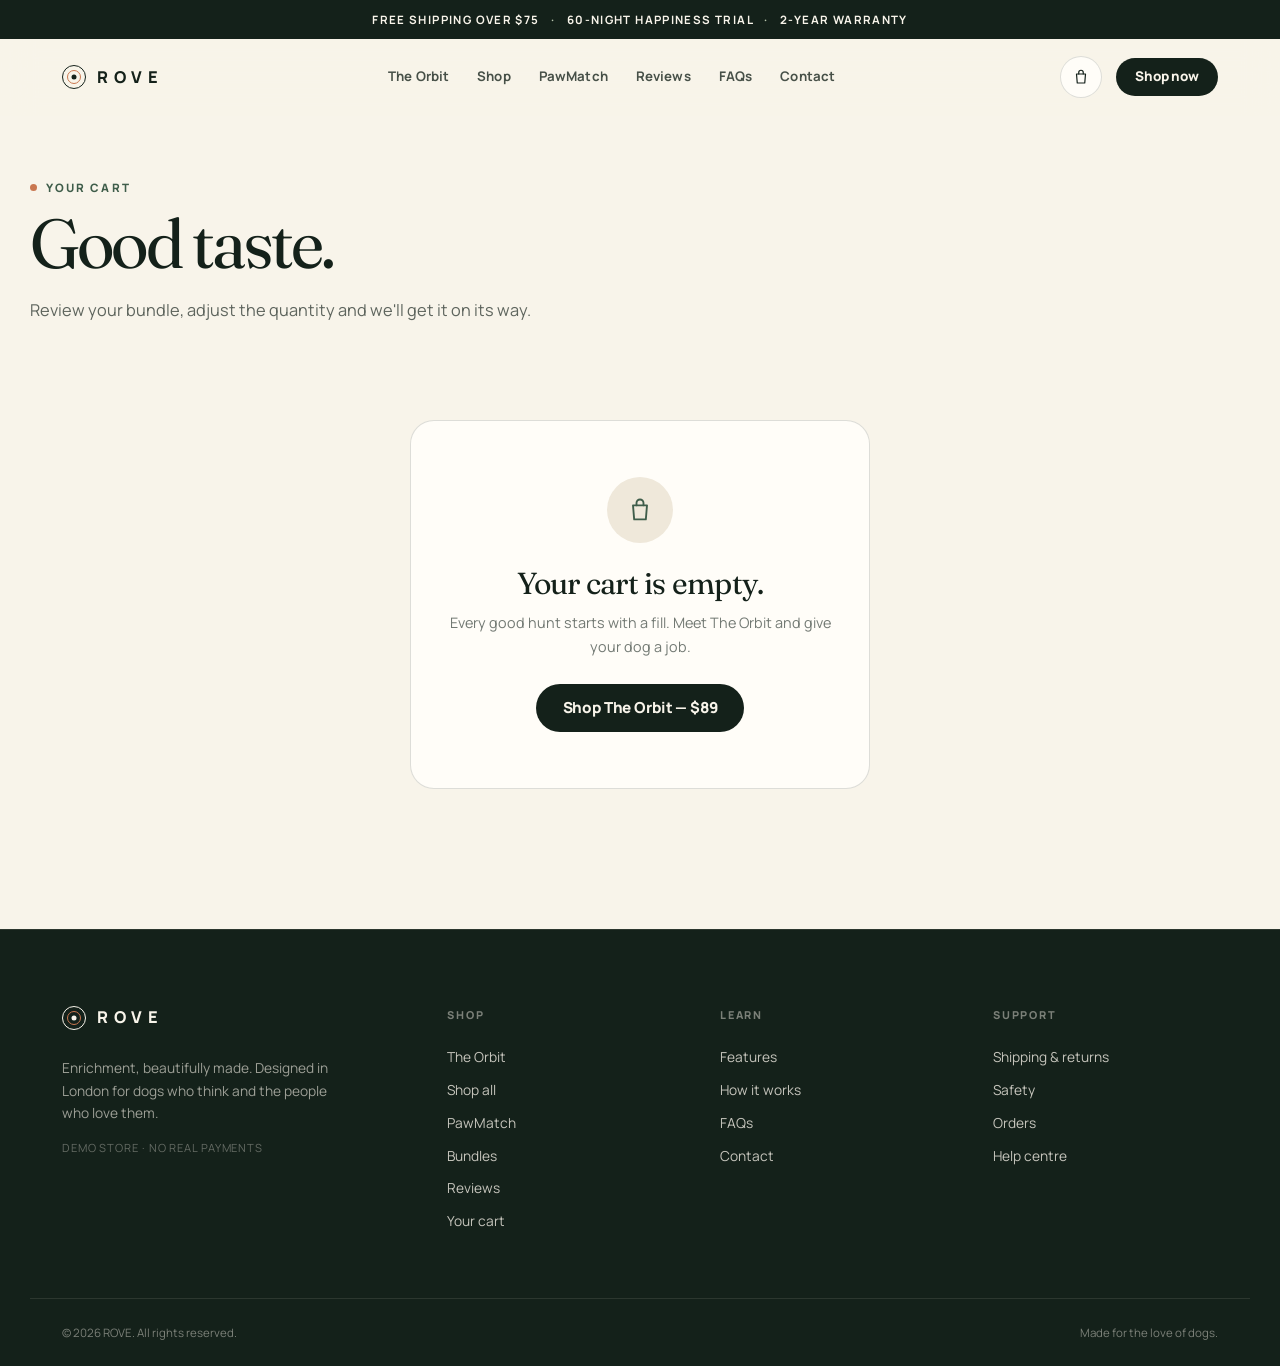
==== cart.html @ 66239670 "Add shop collection and PawMatch quiz" ====
<!doctype html>
<html lang="en">
<head>
  <meta charset="utf-8">
  <meta name="viewport" content="width=device-width, initial-scale=1">
  <title>Your cart — ROVE</title>
  <meta name="description" content="Review your ROVE Orbit bundle, adjust quantities and continue to checkout.">
  <link rel="icon" href="/assets/favicon.svg" type="image/svg+xml">
  <link rel="preconnect" href="https://fonts.googleapis.com">
  <link rel="preconnect" href="https://fonts.gstatic.com" crossorigin>
  <link href="https://fonts.googleapis.com/css2?family=Fraunces:ital,opsz,wght@0,9..144,300..700;1,9..144,300..700&family=Manrope:wght@400;500;600;700;800&display=swap" rel="stylesheet">
  <link rel="stylesheet" href="/css/styles.css">
</head>
<body>
  <a class="skip-link" href="#main">Skip to content</a>
  <div class="announce">Free shipping over $75 <span>·</span> 60-night happiness trial <span>·</span> 2-year warranty</div>

  <header class="site-header">
    <div class="wrap header-inner">
      <a class="brand" href="/index.html" aria-label="ROVE home">
        <span class="brand-mark" aria-hidden="true"></span>
        <span class="brand-word">ROVE</span>
      </a>
      <nav class="main-nav" aria-label="Main navigation">
        <a href="/product.html">The Orbit</a>
        <a href="/shop.html">Shop</a>
        <a href="/pawmatch.html">PawMatch</a>
        <a href="/index.html#reviews">Reviews</a>
        <a href="/faqs.html">FAQs</a>
        <a href="/contact.html">Contact</a>
      </nav>
      <div class="header-actions">
        <a class="cart-link" href="/cart.html" aria-label="Shopping cart">
          <svg viewBox="0 0 24 24" fill="none" aria-hidden="true"><path d="M6 8h12l-1 12H7L6 8Z" stroke="currentColor" stroke-width="1.6" stroke-linejoin="round"/><path d="M9 8V6a3 3 0 0 1 6 0v2" stroke="currentColor" stroke-width="1.6" stroke-linecap="round"/></svg>
          <span class="cart-count" data-cart-count>0</span>
        </a>
        <a class="btn btn-primary btn-sm header-cta" href="/shop.html">Shop now</a>
        <button class="nav-toggle" type="button" aria-label="Open menu" aria-expanded="false" aria-controls="mobile-menu"><span></span></button>
      </div>
    </div>
  </header>

  <div class="mobile-menu" id="mobile-menu">
    <a href="/product.html">The Orbit</a>
    <a href="/shop.html">Shop all</a>
    <a href="/pawmatch.html">PawMatch</a>
    <a href="/index.html#reviews">Reviews</a>
    <a href="/faqs.html">FAQs</a>
    <a href="/contact.html">Contact</a>
    <a class="btn btn-primary btn-block" href="/product.html">Shop the Orbit</a>
  </div>

  <main id="main">
    <div class="wrap cart-page">
      <div class="page-hero" style="padding-top:0;border-bottom:0">
        <span class="eyebrow">Your cart</span>
        <h1>Good taste.</h1>
        <p>Review your bundle, adjust the quantity and we'll get it on its way.</p>
      </div>

      <div class="empty-state" data-cart-empty hidden>
        <span class="empty-icon" aria-hidden="true"><svg viewBox="0 0 24 24" fill="none"><path d="M6 8h12l-1 12H7L6 8Z" stroke="currentColor" stroke-width="1.6" stroke-linejoin="round"/><path d="M9 8V6a3 3 0 0 1 6 0v2" stroke="currentColor" stroke-width="1.6" stroke-linecap="round"/></svg></span>
        <h2>Your cart is empty.</h2>
        <p>Every good hunt starts with a fill. Meet The Orbit and give your dog a job.</p>
        <a class="btn btn-primary" href="/product.html">Shop The Orbit — $89</a>
      </div>

      <div class="cart-layout" data-cart-layout>
        <div>
          <div class="cart-list" data-cart-list></div>
          <a class="link-arrow" href="/product.html" style="margin-top:28px">Continue shopping <svg viewBox="0 0 24 24" fill="none" aria-hidden="true"><path d="M5 12h13M13 6l6 6-6 6" stroke="currentColor" stroke-width="1.8" stroke-linecap="round" stroke-linejoin="round"/></svg></a>
        </div>
        <aside class="summary-card" aria-label="Order summary">
          <h2>Order summary</h2>
          <div class="ship-meter">
            <div class="ship-meter-bar"><span data-ship-progress></span></div>
            <p data-ship-message>Free shipping unlocked.</p>
          </div>
          <div class="summary-row"><span>Subtotal</span><strong data-subtotal>$0.00</strong></div>
          <div class="summary-row"><span>Shipping</span><strong data-shipping>Free</strong></div>
          <div class="summary-row"><span>Estimated tax (8%)</span><strong data-tax>$0.00</strong></div>
          <div class="summary-total"><span>Total</span><strong data-total>$0.00</strong></div>
          <a class="btn btn-primary btn-block" href="/checkout.html" data-checkout-btn>Continue to checkout</a>
          <p class="secure-note"><svg viewBox="0 0 24 24" fill="none" aria-hidden="true"><rect x="5" y="10" width="14" height="10" rx="2" stroke="currentColor" stroke-width="1.6"/><path d="M8 10V7a4 4 0 0 1 8 0v3" stroke="currentColor" stroke-width="1.6"/></svg>Secure checkout · demo payment</p>
        </aside>
      </div>
    </div>
  </main>

  <footer class="site-footer">
    <div class="wrap footer-grid">
      <div class="footer-brand">
        <a class="brand brand-light" href="/index.html" aria-label="ROVE home">
          <span class="brand-mark" aria-hidden="true"></span>
          <span class="brand-word">ROVE</span>
        </a>
        <p>Enrichment, beautifully made. Designed in London for dogs who think and the people who love them.</p>
        <p class="footer-note">Demo store · no real payments</p>
      </div>
      <div class="footer-col">
        <h4>Shop</h4>
        <a href="/product.html">The Orbit</a>
        <a href="/shop.html">Shop all</a>
        <a href="/pawmatch.html">PawMatch</a>
        <a href="/index.html#pricing">Bundles</a>
        <a href="/index.html#reviews">Reviews</a>
        <a href="/cart.html">Your cart</a>
      </div>
      <div class="footer-col">
        <h4>Learn</h4>
        <a href="/index.html#features">Features</a>
        <a href="/index.html#how">How it works</a>
        <a href="/faqs.html">FAQs</a>
        <a href="/contact.html">Contact</a>
      </div>
      <div class="footer-col">
        <h4>Support</h4>
        <a href="/faqs.html#shipping">Shipping &amp; returns</a>
        <a href="/faqs.html#safety">Safety</a>
        <a href="/faqs.html#orders">Orders</a>
        <a href="/contact.html">Help centre</a>
      </div>
    </div>
    <div class="wrap footer-bottom">
      <span>© 2026 ROVE. All rights reserved.</span>
      <span>Made for the love of dogs.</span>
    </div>
  </footer>

  <div class="toast-stack" aria-live="polite"></div>

  <script src="/js/store.js" defer></script>
  <script src="/js/main.js" defer></script>
  <script src="/js/cart-page.js" defer></script>
</body>
</html>
---- css/styles.css ----
:root {
  --ink: #14211a;
  --ink-2: #22352a;
  --moss: #3f5d4a;
  --moss-2: #5f7a5b;
  --sage: #b7c4ad;
  --cream: #f8f4ea;
  --cream-2: #efe8da;
  --bone: #e4dac7;
  --clay: #c97750;
  --clay-2: #a85a37;
  --gold: #c9a15f;
  --white: #fffdf8;
  --line: rgba(20, 33, 26, 0.14);
  --line-strong: rgba(20, 33, 26, 0.3);
  --danger: #a93d2a;
  --shadow-sm: 0 2px 10px rgba(20, 33, 26, 0.06);
  --shadow-md: 0 24px 60px -28px rgba(20, 33, 26, 0.4);
  --shadow-lg: 0 40px 100px -40px rgba(20, 33, 26, 0.5);
  --radius: 24px;
  --serif: "Fraunces", "Iowan Old Style", Georgia, serif;
  --sans: "Manrope", system-ui, -apple-system, "Segoe UI", sans-serif;
  --ease: cubic-bezier(0.22, 0.7, 0.2, 1);
}

*,
*::before,
*::after {
  box-sizing: border-box;
}

html {
  scroll-behavior: smooth;
  -webkit-text-size-adjust: 100%;
}

body {
  margin: 0;
  background: var(--cream);
  color: var(--ink);
  font-family: var(--sans);
  font-size: 16px;
  line-height: 1.65;
  -webkit-font-smoothing: antialiased;
  text-rendering: optimizeLegibility;
}

body.no-scroll {
  overflow: hidden;
}

img,
svg {
  display: block;
  max-width: 100%;
}

a {
  color: inherit;
  text-decoration: none;
}

button,
input,
select,
textarea {
  font: inherit;
  color: inherit;
}

button {
  cursor: pointer;
}

h1,
h2,
h3,
h4,
p {
  margin: 0;
}

ul,
ol {
  margin: 0;
  padding: 0;
  list-style: none;
}

[hidden] {
  display: none !important;
}

::selection {
  background: var(--clay);
  color: var(--white);
}

:focus-visible {
  outline: 2px solid var(--clay);
  outline-offset: 3px;
}

.wrap {
  width: 100%;
  max-width: 1220px;
  margin: 0 auto;
  padding: 0 32px;
}

.section {
  padding: 104px 0;
}

.section-tight {
  padding: 72px 0;
}

.section-head {
  display: flex;
  align-items: flex-end;
  justify-content: space-between;
  gap: 40px;
  margin-bottom: 56px;
}

.section-head > div {
  max-width: 720px;
}

.eyebrow {
  display: inline-flex;
  align-items: center;
  gap: 9px;
  margin-bottom: 18px;
  font-size: 0.72rem;
  font-weight: 800;
  letter-spacing: 0.18em;
  text-transform: uppercase;
  color: var(--moss);
}

.eyebrow::before {
  content: "";
  width: 7px;
  height: 7px;
  border-radius: 50%;
  background: var(--clay);
}

h1,
h2,
h3 {
  font-family: var(--serif);
  font-weight: 400;
  letter-spacing: -0.025em;
  line-height: 1.06;
}

h1 {
  font-size: clamp(3rem, 6.4vw, 5.5rem);
  line-height: 0.95;
  letter-spacing: -0.04em;
}

h2 {
  font-size: clamp(2.1rem, 4.2vw, 3.5rem);
}

h3 {
  font-size: 1.55rem;
  line-height: 1.2;
}

.lead {
  font-size: clamp(1.05rem, 1.6vw, 1.22rem);
  line-height: 1.7;
  color: var(--ink-2);
}

.muted {
  color: rgba(20, 33, 26, 0.65);
}

.center {
  text-align: center;
}

.serif-italic {
  font-style: italic;
  color: var(--clay-2);
}

.sr-only {
  position: absolute;
  width: 1px;
  height: 1px;
  padding: 0;
  margin: -1px;
  overflow: hidden;
  clip: rect(0, 0, 0, 0);
  white-space: nowrap;
  border: 0;
}

.skip-link {
  position: absolute;
  top: -100px;
  left: 16px;
  z-index: 200;
  padding: 12px 18px;
  border-radius: 10px;
  background: var(--ink);
  color: var(--cream);
  font-weight: 700;
}

.skip-link:focus {
  top: 16px;
}

.btn {
  display: inline-flex;
  align-items: center;
  justify-content: center;
  gap: 10px;
  padding: 15px 26px;
  border: 1px solid transparent;
  border-radius: 999px;
  font-size: 0.95rem;
  font-weight: 800;
  letter-spacing: -0.01em;
  line-height: 1;
  transition: transform 0.25s var(--ease), background 0.25s var(--ease),
    color 0.25s var(--ease), border-color 0.25s var(--ease), box-shadow 0.25s var(--ease);
}

.btn svg {
  width: 17px;
  height: 17px;
  flex: none;
}

.btn-primary {
  background: var(--ink);
  color: var(--cream);
}

.btn-primary:hover {
  background: var(--moss);
  transform: translateY(-2px);
  box-shadow: 0 16px 30px -16px rgba(20, 33, 26, 0.65);
}

.btn-clay {
  background: var(--clay);
  color: var(--white);
}

.btn-clay:hover {
  background: var(--clay-2);
  transform: translateY(-2px);
  box-shadow: 0 16px 30px -16px rgba(168, 90, 55, 0.7);
}

.btn-ghost {
  border-color: var(--line-strong);
  background: transparent;
  color: var(--ink);
}

.btn-ghost:hover {
  background: var(--white);
  border-color: var(--ink);
  transform: translateY(-2px);
}

.btn-light {
  background: var(--cream);
  color: var(--ink);
}

.btn-light:hover {
  background: var(--white);
  transform: translateY(-2px);
  box-shadow: 0 16px 30px -16px rgba(0, 0, 0, 0.4);
}

.btn-sm {
  padding: 11px 18px;
  font-size: 0.84rem;
}

.btn-block {
  width: 100%;
}

.btn[disabled],
.btn.is-loading {
  opacity: 0.65;
  cursor: not-allowed;
  transform: none;
  box-shadow: none;
}

.link-arrow {
  display: inline-flex;
  align-items: center;
  gap: 8px;
  font-weight: 800;
  font-size: 0.9rem;
  border-bottom: 1px solid var(--line-strong);
  padding-bottom: 3px;
  transition: gap 0.25s var(--ease), border-color 0.25s var(--ease);
}

.link-arrow:hover {
  gap: 13px;
  border-color: var(--ink);
}

.link-arrow svg {
  width: 15px;
  height: 15px;
}

.announce {
  background: var(--ink);
  color: var(--cream);
  text-align: center;
  font-size: 0.72rem;
  font-weight: 700;
  letter-spacing: 0.12em;
  text-transform: uppercase;
  padding: 10px 16px;
}

.announce span {
  margin: 0 8px;
  color: var(--sage);
}

.site-header {
  position: sticky;
  top: 0;
  z-index: 60;
  background: rgba(248, 244, 234, 0.82);
  backdrop-filter: blur(16px);
  -webkit-backdrop-filter: blur(16px);
  border-bottom: 1px solid transparent;
  transition: border-color 0.3s var(--ease), box-shadow 0.3s var(--ease);
}

.site-header.is-scrolled {
  border-color: var(--line);
  box-shadow: 0 10px 30px -24px rgba(20, 33, 26, 0.5);
}

.header-inner {
  display: flex;
  align-items: center;
  justify-content: space-between;
  gap: 24px;
  height: 76px;
}

.brand {
  display: inline-flex;
  align-items: center;
  gap: 11px;
  flex: none;
}

.brand-mark {
  position: relative;
  width: 24px;
  height: 24px;
  border: 1.5px solid var(--ink);
  border-radius: 50%;
}

.brand-mark::before {
  content: "";
  position: absolute;
  inset: 4px;
  border: 1.5px solid var(--clay);
  border-radius: 50%;
}

.brand-mark::after {
  content: "";
  position: absolute;
  top: 50%;
  left: 50%;
  width: 5px;
  height: 5px;
  border-radius: 50%;
  background: var(--ink);
  transform: translate(-50%, -50%);
}

.brand-word {
  font-size: 1.02rem;
  font-weight: 800;
  letter-spacing: 0.34em;
  line-height: 1;
}

.main-nav {
  display: flex;
  align-items: center;
  gap: 28px;
  font-size: 0.83rem;
  font-weight: 700;
  letter-spacing: 0.01em;
}

.main-nav a {
  position: relative;
  padding: 6px 0;
  color: rgba(20, 33, 26, 0.78);
  transition: color 0.2s;
}

.main-nav a::after {
  content: "";
  position: absolute;
  left: 0;
  bottom: 0;
  width: 100%;
  height: 1px;
  background: var(--ink);
  transform: scaleX(0);
  transform-origin: right;
  transition: transform 0.3s var(--ease);
}

.main-nav a:hover {
  color: var(--ink);
}

.main-nav a:hover::after {
  transform: scaleX(1);
  transform-origin: left;
}

.header-actions {
  display: flex;
  align-items: center;
  gap: 14px;
  flex: none;
}

.cart-link {
  position: relative;
  display: grid;
  place-items: center;
  width: 42px;
  height: 42px;
  border: 1px solid var(--line);
  border-radius: 50%;
  background: var(--white);
  transition: border-color 0.2s, transform 0.2s;
}

.cart-link:hover {
  border-color: var(--ink);
  transform: translateY(-1px);
}

.cart-link svg {
  width: 18px;
  height: 18px;
}

.cart-count {
  position: absolute;
  top: -5px;
  right: -5px;
  min-width: 20px;
  height: 20px;
  padding: 0 5px;
  display: grid;
  place-items: center;
  border-radius: 999px;
  background: var(--clay);
  color: var(--white);
  font-size: 0.66rem;
  font-weight: 800;
  line-height: 1;
  border: 2px solid var(--cream);
}

.cart-count.is-bumping {
  animation: bump 0.4s var(--ease);
}

@keyframes bump {
  0% { transform: scale(1); }
  40% { transform: scale(1.35); }
  100% { transform: scale(1); }
}

.nav-toggle {
  display: none;
  width: 42px;
  height: 42px;
  border: 1px solid var(--line);
  border-radius: 50%;
  background: var(--white);
  align-items: center;
  justify-content: center;
}

.nav-toggle span {
  position: relative;
  width: 16px;
  height: 1.5px;
  background: var(--ink);
  transition: background 0.2s;
}

.nav-toggle span::before,
.nav-toggle span::after {
  content: "";
  position: absolute;
  left: 0;
  width: 16px;
  height: 1.5px;
  background: var(--ink);
  transition: transform 0.3s var(--ease);
}

.nav-toggle span::before { top: -5px; }
.nav-toggle span::after { top: 5px; }

.nav-toggle[aria-expanded="true"] span { background: transparent; }
.nav-toggle[aria-expanded="true"] span::before { transform: translateY(5px) rotate(45deg); }
.nav-toggle[aria-expanded="true"] span::after { transform: translateY(-5px) rotate(-45deg); }

.mobile-menu {
  position: fixed;
  inset: 0;
  z-index: 55;
  padding: 120px 32px 40px;
  background: var(--cream);
  display: flex;
  flex-direction: column;
  gap: 4px;
  opacity: 0;
  visibility: hidden;
  transform: translateY(-12px);
  transition: opacity 0.3s var(--ease), transform 0.3s var(--ease), visibility 0.3s;
}

.mobile-menu.is-open {
  opacity: 1;
  visibility: visible;
  transform: none;
}

.mobile-menu a {
  padding: 16px 0;
  border-bottom: 1px solid var(--line);
  font-family: var(--serif);
  font-size: 1.7rem;
}

.mobile-menu .btn {
  margin-top: 28px;
  font-family: var(--sans);
  font-size: 0.95rem;
}

.hero {
  position: relative;
  overflow: hidden;
  padding: 56px 0 72px;
}

.hero::before {
  content: "";
  position: absolute;
  top: -280px;
  right: -180px;
  width: 780px;
  height: 780px;
  border-radius: 50%;
  background: radial-gradient(circle at 50% 50%, rgba(183, 196, 173, 0.5), rgba(248, 244, 234, 0) 68%);
  pointer-events: none;
}

.hero-grid {
  position: relative;
  display: grid;
  grid-template-columns: 1.02fr 0.98fr;
  align-items: center;
  gap: 48px;
  min-height: 600px;
}

.hero-copy {
  max-width: 590px;
}

.hero-copy > * {
  animation: rise 0.9s var(--ease) both;
}

.hero-copy > *:nth-child(2) { animation-delay: 0.08s; }
.hero-copy > *:nth-child(3) { animation-delay: 0.16s; }
.hero-copy > *:nth-child(4) { animation-delay: 0.24s; }
.hero-copy > *:nth-child(5) { animation-delay: 0.32s; }
.hero-copy > *:nth-child(6) { animation-delay: 0.4s; }

@keyframes rise {
  from {
    opacity: 0;
    transform: translateY(26px);
  }
  to {
    opacity: 1;
    transform: none;
  }
}

.hero h1 {
  margin-bottom: 24px;
}

.hero-sub {
  max-width: 480px;
  margin-bottom: 34px;
  font-size: 1.1rem;
  line-height: 1.7;
  color: rgba(20, 33, 26, 0.72);
}

.hero-actions {
  display: flex;
  flex-wrap: wrap;
  gap: 12px;
  margin-bottom: 34px;
}

.hero-stats {
  display: flex;
  flex-wrap: wrap;
  gap: 10px 28px;
  padding-top: 26px;
  border-top: 1px solid var(--line);
}

.hero-stat {
  display: flex;
  align-items: baseline;
  gap: 8px;
  font-size: 0.82rem;
  color: rgba(20, 33, 26, 0.7);
}

.hero-stat strong {
  font-family: var(--serif);
  font-size: 1.4rem;
  font-weight: 500;
  color: var(--ink);
  letter-spacing: -0.02em;
}

.hero-art {
  position: relative;
  aspect-ratio: 1 / 1;
  max-width: 620px;
  justify-self: end;
  width: 100%;
}

.hero-art::before {
  content: "";
  position: absolute;
  inset: 7%;
  border-radius: 50%;
  background: radial-gradient(circle at 32% 26%, var(--white), #eee5d4 58%, #ded1bb);
  box-shadow: inset 0 0 0 1px rgba(20, 33, 26, 0.06), 0 50px 100px -50px rgba(20, 33, 26, 0.55);
}

.hero-art::after {
  content: "";
  position: absolute;
  inset: 1%;
  border-radius: 50%;
  border: 1px dashed rgba(20, 33, 26, 0.18);
  animation: spin 90s linear infinite;
}

.orbit-svg {
  position: relative;
  z-index: 2;
  width: 100%;
  height: auto;
  --ring-1: #5f7a5b;
  --ring-1-dark: #435c46;
  --ring-2: #c9845c;
  --ring-2-dark: #9e5e3d;
  --ring-3: #d9c9a9;
  --ring-3-dark: #b3a17f;
  --ring-1-light: #8fa487;
  --ring-2-light: #e3a681;
  --ring-3-light: #efe4cc;
}

.orbit-svg[data-color="clay"] {
  --ring-1: #c07a52;
  --ring-1-dark: #96583a;
  --ring-2: #5f7a5b;
  --ring-2-dark: #435c46;
  --ring-3: #d9c9a9;
  --ring-3-dark: #b3a17f;
  --ring-1-light: #dfa07b;
  --ring-2-light: #8fa487;
}

.orbit-svg[data-color="bone"] {
  --ring-1: #cdbfa5;
  --ring-1-dark: #a39276;
  --ring-2: #5f7a5b;
  --ring-2-dark: #435c46;
  --ring-3: #c9845c;
  --ring-3-dark: #9e5e3d;
  --ring-1-light: #e7dcc6;
  --ring-2-light: #8fa487;
  --ring-3-light: #e3a681;
}

.orbit-svg .band-1 { stroke: var(--ring-1); }
.orbit-svg .band-1-dark { stroke: var(--ring-1-dark); }
.orbit-svg .band-1-light { stroke: var(--ring-1-light); }
.orbit-svg .band-2 { stroke: var(--ring-2); }
.orbit-svg .band-2-dark { stroke: var(--ring-2-dark); }
.orbit-svg .band-2-light { stroke: var(--ring-2-light); }
.orbit-svg .band-3 { stroke: var(--ring-3); }
.orbit-svg .band-3-dark { stroke: var(--ring-3-dark); }
.orbit-svg .band-3-light { stroke: var(--ring-3-light); }

.orbit-svg .ring-group {
  transition: opacity 0.5s var(--ease);
}

.orbit-svg .ring-1 {
  filter: drop-shadow(0 16px 12px rgba(20, 33, 26, 0.2));
}

.orbit-svg .ring-2 {
  filter: drop-shadow(0 9px 8px rgba(20, 33, 26, 0.16));
}

.orbit-svg .ring-3 {
  filter: drop-shadow(0 6px 6px rgba(20, 33, 26, 0.14));
}

.orbit-svg .core {
  filter: drop-shadow(0 8px 12px rgba(20, 33, 26, 0.28));
}

.orbit-svg[data-focus="1"] .ring-2,
.orbit-svg[data-focus="1"] .ring-3,
.orbit-svg[data-focus="2"] .ring-1,
.orbit-svg[data-focus="2"] .ring-3,
.orbit-svg[data-focus="3"] .ring-1,
.orbit-svg[data-focus="3"] .ring-2 {
  opacity: 0.22;
}

.orbit-svg[data-focus="1"] .ring-1,
.orbit-svg[data-focus="2"] .ring-2,
.orbit-svg[data-focus="3"] .ring-3 {
  opacity: 1;
}

.orbit-svg .spin-slow {
  transform-box: view-box;
  transform-origin: 50% 50%;
  animation: spin 80s linear infinite;
}

.orbit-svg .spin-reverse {
  transform-box: view-box;
  transform-origin: 50% 50%;
  animation: spin 110s linear infinite reverse;
}

@keyframes spin {
  to { transform: rotate(360deg); }
}

.chip {
  position: absolute;
  z-index: 4;
  display: inline-flex;
  align-items: center;
  gap: 9px;
  padding: 11px 15px;
  border: 1px solid rgba(20, 33, 26, 0.1);
  border-radius: 999px;
  background: rgba(255, 253, 248, 0.86);
  backdrop-filter: blur(10px);
  -webkit-backdrop-filter: blur(10px);
  box-shadow: var(--shadow-sm);
  font-size: 0.74rem;
  font-weight: 800;
  letter-spacing: 0.01em;
  white-space: nowrap;
}

.chip::before {
  content: "";
  width: 7px;
  height: 7px;
  border-radius: 50%;
  background: var(--clay);
  flex: none;
}

.chip-a {
  top: 9%;
  left: -2%;
  animation: float 6s ease-in-out infinite;
}

.chip-b {
  top: 44%;
  right: -3%;
  animation: float 7s ease-in-out 0.8s infinite;
}

.chip-c {
  bottom: 11%;
  left: 4%;
  animation: float 6.5s ease-in-out 1.4s infinite;
}

@keyframes float {
  0%, 100% { transform: translateY(0); }
  50% { transform: translateY(-9px); }
}

.marquee {
  overflow: hidden;
  background: var(--ink);
  color: var(--cream);
  padding: 15px 0;
}

.marquee-track {
  display: flex;
  width: max-content;
  animation: marquee 34s linear infinite;
}

.marquee-track span {
  display: inline-flex;
  align-items: center;
  gap: 30px;
  padding-right: 30px;
  font-size: 0.72rem;
  font-weight: 800;
  letter-spacing: 0.16em;
  text-transform: uppercase;
  white-space: nowrap;
}

.marquee-track span::after {
  content: "";
  width: 5px;
  height: 5px;
  border-radius: 50%;
  background: var(--clay);
}

@keyframes marquee {
  to { transform: translateX(-50%); }
}

.split {
  display: grid;
  grid-template-columns: 0.9fr 1.1fr;
  gap: 80px;
  align-items: start;
}

.split-copy {
  position: sticky;
  top: 120px;
}

.split-copy h2 {
  margin-bottom: 24px;
}

.problem-list {
  display: flex;
  flex-direction: column;
  gap: 0;
}

.problem-item {
  display: grid;
  grid-template-columns: 48px 1fr;
  gap: 20px;
  padding: 28px 0;
  border-top: 1px solid var(--line);
}

.problem-item:last-child {
  border-bottom: 1px solid var(--line);
}

.problem-num {
  display: grid;
  place-items: center;
  width: 40px;
  height: 40px;
  border: 1px solid var(--line-strong);
  border-radius: 50%;
  font-family: var(--serif);
  font-size: 1rem;
  color: var(--moss);
}

.problem-item h3 {
  margin-bottom: 7px;
  font-size: 1.35rem;
}

.problem-item p {
  color: rgba(20, 33, 26, 0.68);
  font-size: 0.95rem;
}

.feature-grid {
  display: grid;
  grid-template-columns: repeat(3, 1fr);
  gap: 18px;
}

.feature-card {
  position: relative;
  padding: 30px;
  border: 1px solid var(--line);
  border-radius: var(--radius);
  background: var(--white);
  transition: transform 0.35s var(--ease), box-shadow 0.35s var(--ease), border-color 0.35s var(--ease);
}

.feature-card:hover {
  transform: translateY(-5px);
  border-color: rgba(20, 33, 26, 0.28);
  box-shadow: var(--shadow-md);
}

.icon-badge {
  display: grid;
  place-items: center;
  width: 48px;
  height: 48px;
  margin-bottom: 22px;
  border-radius: 50%;
  background: var(--cream-2);
  color: var(--moss);
}

.icon-badge svg {
  width: 22px;
  height: 22px;
}

.feature-card h3 {
  margin-bottom: 10px;
  font-size: 1.3rem;
}

.feature-card p {
  font-size: 0.92rem;
  color: rgba(20, 33, 26, 0.68);
}

.difficulty {
  position: relative;
  overflow: hidden;
  background: var(--ink);
  color: var(--cream);
}

.difficulty::before {
  content: "";
  position: absolute;
  top: -220px;
  left: -160px;
  width: 620px;
  height: 620px;
  border-radius: 50%;
  background: radial-gradient(circle, rgba(95, 122, 91, 0.4), transparent 70%);
}

.difficulty .eyebrow {
  color: var(--sage);
}

.difficulty-grid {
  position: relative;
  display: grid;
  grid-template-columns: 0.95fr 1.05fr;
  gap: 64px;
  align-items: center;
}

.difficulty h2 {
  margin-bottom: 20px;
}

.difficulty .lead {
  color: rgba(248, 244, 234, 0.72);
}

.level-tabs {
  display: flex;
  flex-direction: column;
  gap: 10px;
  margin-top: 34px;
}

.level-tab {
  display: grid;
  grid-template-columns: 46px 1fr auto;
  align-items: center;
  gap: 16px;
  width: 100%;
  padding: 18px 20px;
  border: 1px solid rgba(248, 244, 234, 0.16);
  border-radius: 16px;
  background: transparent;
  color: var(--cream);
  text-align: left;
  transition: background 0.3s var(--ease), border-color 0.3s var(--ease), transform 0.3s var(--ease);
}

.level-tab:hover {
  border-color: rgba(248, 244, 234, 0.4);
  transform: translateX(3px);
}

.level-tab.is-active {
  background: var(--cream);
  border-color: var(--cream);
  color: var(--ink);
}

.level-num {
  display: grid;
  place-items: center;
  width: 42px;
  height: 42px;
  border: 1px solid currentColor;
  border-radius: 50%;
  font-family: var(--serif);
  font-size: 1.05rem;
  opacity: 0.75;
}

.level-tab.is-active .level-num {
  border-color: var(--clay);
  color: var(--clay-2);
  opacity: 1;
}

.level-name {
  display: block;
  font-size: 0.72rem;
  font-weight: 800;
  letter-spacing: 0.14em;
  text-transform: uppercase;
  opacity: 0.6;
}

.level-title {
  display: block;
  font-family: var(--serif);
  font-size: 1.3rem;
  line-height: 1.2;
}

.level-time {
  font-size: 0.74rem;
  font-weight: 700;
  opacity: 0.6;
  white-space: nowrap;
}

.level-visual {
  position: relative;
  border: 1px solid rgba(248, 244, 234, 0.14);
  border-radius: 32px;
  background: radial-gradient(circle at 40% 30%, #f3ecdd, #ded1bb);
  padding: 26px;
  box-shadow: var(--shadow-lg);
}

.level-visual .orbit-svg {
  max-width: 520px;
  margin: 0 auto;
}

.level-caption {
  position: absolute;
  bottom: 22px;
  left: 50%;
  transform: translateX(-50%);
  z-index: 5;
  padding: 10px 16px;
  border-radius: 999px;
  background: rgba(20, 33, 26, 0.88);
  color: var(--cream);
  font-size: 0.72rem;
  font-weight: 800;
  letter-spacing: 0.08em;
  text-transform: uppercase;
  white-space: nowrap;
}

.level-panel {
  display: none;
  margin-top: 18px;
}

.level-panel.is-active {
  display: block;
  animation: fadeUp 0.45s var(--ease);
}

.level-panel p {
  max-width: 460px;
  color: rgba(248, 244, 234, 0.7);
  font-size: 0.94rem;
}

.level-stats {
  display: flex;
  flex-wrap: wrap;
  gap: 24px;
  margin-top: 20px;
}

.level-stat strong {
  display: block;
  font-family: var(--serif);
  font-size: 1.3rem;
  font-weight: 500;
  color: var(--cream);
}

.level-stat span {
  font-size: 0.7rem;
  font-weight: 700;
  letter-spacing: 0.12em;
  text-transform: uppercase;
  color: rgba(248, 244, 234, 0.5);
}

@keyframes fadeUp {
  from { opacity: 0; transform: translateY(10px); }
  to { opacity: 1; transform: none; }
}

.steps {
  display: grid;
  grid-template-columns: repeat(3, 1fr);
  gap: 0;
  border-top: 1px solid var(--line);
}

.step {
  position: relative;
  padding: 40px 34px 0 0;
}

.step + .step {
  padding-left: 34px;
  border-left: 1px solid var(--line);
}

.step-num {
  display: block;
  margin-bottom: 26px;
  font-family: var(--serif);
  font-size: 3.2rem;
  line-height: 1;
  color: var(--clay);
}

.step h3 {
  margin-bottom: 10px;
}

.step p {
  font-size: 0.93rem;
  color: rgba(20, 33, 26, 0.68);
  max-width: 300px;
}

.reviews {
  background: var(--cream-2);
}

.rating-summary {
  display: flex;
  align-items: center;
  gap: 20px;
  flex: none;
}

.rating-big {
  font-family: var(--serif);
  font-size: 4.2rem;
  line-height: 0.9;
  letter-spacing: -0.04em;
}

.stars {
  display: inline-flex;
  gap: 2px;
  color: var(--clay);
  font-size: 0.95rem;
  letter-spacing: 0.06em;
}

.rating-meta {
  font-size: 0.78rem;
  font-weight: 700;
  color: rgba(20, 33, 26, 0.6);
}

.review-grid {
  display: grid;
  grid-template-columns: repeat(3, 1fr);
  gap: 18px;
}

.review-card {
  display: flex;
  flex-direction: column;
  gap: 18px;
  padding: 28px;
  border: 1px solid rgba(20, 33, 26, 0.1);
  border-radius: var(--radius);
  background: var(--white);
}

.review-card blockquote {
  margin: 0;
  font-family: var(--serif);
  font-size: 1.08rem;
  line-height: 1.5;
  letter-spacing: -0.01em;
}

.review-meta {
  margin-top: auto;
  display: flex;
  align-items: center;
  gap: 12px;
  padding-top: 18px;
  border-top: 1px solid var(--line);
}

.avatar {
  display: grid;
  place-items: center;
  width: 38px;
  height: 38px;
  border-radius: 50%;
  background: var(--cream-2);
  font-size: 0.72rem;
  font-weight: 800;
  color: var(--moss);
  flex: none;
}

.review-name {
  display: block;
  font-size: 0.82rem;
  font-weight: 800;
}

.review-dog {
  display: block;
  font-size: 0.72rem;
  color: rgba(20, 33, 26, 0.58);
}

.pricing {
  position: relative;
}

.price-grid {
  display: grid;
  grid-template-columns: repeat(3, 1fr);
  gap: 18px;
  align-items: stretch;
}

.price-card {
  position: relative;
  display: flex;
  flex-direction: column;
  padding: 34px 30px;
  border: 1px solid var(--line);
  border-radius: var(--radius);
  background: var(--white);
  transition: transform 0.35s var(--ease), box-shadow 0.35s var(--ease);
}

.price-card:hover {
  transform: translateY(-5px);
  box-shadow: var(--shadow-md);
}

.price-card.featured {
  background: var(--ink);
  border-color: var(--ink);
  color: var(--cream);
  transform: translateY(-12px);
  box-shadow: var(--shadow-lg);
}

.price-card.featured:hover {
  transform: translateY(-17px);
}

.price-badge {
  position: absolute;
  top: -13px;
  left: 50%;
  transform: translateX(-50%);
  padding: 7px 14px;
  border-radius: 999px;
  background: var(--clay);
  color: var(--white);
  font-size: 0.65rem;
  font-weight: 800;
  letter-spacing: 0.12em;
  text-transform: uppercase;
  white-space: nowrap;
}

.price-kicker {
  font-size: 0.7rem;
  font-weight: 800;
  letter-spacing: 0.14em;
  text-transform: uppercase;
  color: var(--moss);
}

.price-card.featured .price-kicker {
  color: var(--sage);
}

.price-name {
  margin-top: 8px;
  font-family: var(--serif);
  font-size: 1.8rem;
}

.price-line {
  display: flex;
  align-items: baseline;
  gap: 10px;
  margin: 18px 0;
}

.price-amount {
  font-family: var(--serif);
  font-size: 3rem;
  line-height: 1;
  letter-spacing: -0.04em;
}

.price-was {
  font-size: 0.82rem;
  text-decoration: line-through;
  opacity: 0.5;
}

.price-desc {
  min-height: 48px;
  font-size: 0.88rem;
  color: rgba(20, 33, 26, 0.66);
}

.price-card.featured .price-desc {
  color: rgba(248, 244, 234, 0.68);
}

.price-list {
  display: flex;
  flex-direction: column;
  gap: 11px;
  margin: 24px 0 30px;
  padding-top: 24px;
  border-top: 1px solid var(--line);
}

.price-card.featured .price-list {
  border-color: rgba(248, 244, 234, 0.16);
}

.price-list li {
  display: flex;
  align-items: flex-start;
  gap: 10px;
  font-size: 0.85rem;
}

.price-list svg {
  width: 16px;
  height: 16px;
  flex: none;
  margin-top: 3px;
  color: var(--moss);
}

.price-card.featured .price-list svg {
  color: var(--sage);
}

.price-card .btn {
  margin-top: auto;
}

.guarantees {
  display: grid;
  grid-template-columns: repeat(4, 1fr);
  gap: 18px;
  padding: 38px 0;
  border-top: 1px solid var(--line);
  border-bottom: 1px solid var(--line);
}

.guarantee {
  display: flex;
  align-items: flex-start;
  gap: 14px;
}

.guarantee svg {
  width: 22px;
  height: 22px;
  flex: none;
  color: var(--clay);
  margin-top: 2px;
}

.guarantee strong {
  display: block;
  font-size: 0.84rem;
  margin-bottom: 2px;
}

.guarantee span {
  font-size: 0.76rem;
  color: rgba(20, 33, 26, 0.6);
}

.faq-layout {
  display: grid;
  grid-template-columns: 0.75fr 1.25fr;
  gap: 80px;
  align-items: start;
}

.faq-layout .split-copy {
  position: sticky;
  top: 120px;
}

.acc {
  border-top: 1px solid var(--line);
}

.acc-item {
  border-bottom: 1px solid var(--line);
}

.acc-trigger {
  display: flex;
  align-items: center;
  justify-content: space-between;
  gap: 24px;
  width: 100%;
  padding: 22px 0;
  border: 0;
  background: transparent;
  text-align: left;
  font-size: 1rem;
  font-weight: 800;
  letter-spacing: -0.01em;
}

.acc-trigger:hover {
  color: var(--moss);
}

.acc-icon {
  position: relative;
  width: 18px;
  height: 18px;
  flex: none;
}

.acc-icon::before,
.acc-icon::after {
  content: "";
  position: absolute;
  top: 50%;
  left: 50%;
  width: 14px;
  height: 1.5px;
  background: currentColor;
  transform: translate(-50%, -50%);
  transition: transform 0.3s var(--ease);
}

.acc-icon::after {
  transform: translate(-50%, -50%) rotate(90deg);
}

.acc-trigger[aria-expanded="true"] .acc-icon::after {
  transform: translate(-50%, -50%) rotate(0deg);
}

.acc-panel {
  max-height: 0;
  overflow: hidden;
  transition: max-height 0.4s var(--ease);
}

.acc-inner {
  padding: 0 40px 24px 0;
  font-size: 0.93rem;
  color: rgba(20, 33, 26, 0.7);
}

.acc-inner p + p {
  margin-top: 12px;
}

.cta-band {
  position: relative;
  overflow: hidden;
  background: var(--ink);
  color: var(--cream);
  text-align: center;
  padding: 100px 0;
}

.cta-band::before {
  content: "";
  position: absolute;
  top: 50%;
  left: 50%;
  width: 900px;
  height: 900px;
  border-radius: 50%;
  border: 1px solid rgba(248, 244, 234, 0.08);
  transform: translate(-50%, -50%);
}

.cta-band::after {
  content: "";
  position: absolute;
  top: 50%;
  left: 50%;
  width: 600px;
  height: 600px;
  border-radius: 50%;
  border: 1px solid rgba(248, 244, 234, 0.08);
  transform: translate(-50%, -50%);
}

.cta-band .wrap {
  position: relative;
  z-index: 2;
}

.cta-band h2 {
  max-width: 780px;
  margin: 0 auto 22px;
}

.cta-band p {
  max-width: 520px;
  margin: 0 auto 34px;
  color: rgba(248, 244, 234, 0.66);
}

.cta-actions {
  display: flex;
  flex-wrap: wrap;
  gap: 12px;
  justify-content: center;
}

.site-footer {
  background: var(--ink);
  color: var(--cream);
  padding: 76px 0 0;
  border-top: 1px solid rgba(248, 244, 234, 0.1);
}

.footer-grid {
  display: grid;
  grid-template-columns: 1.5fr 1fr 1fr 1fr;
  gap: 48px;
  padding-bottom: 60px;
}

.brand-light .brand-mark {
  border-color: var(--cream);
}

.brand-light .brand-mark::after {
  background: var(--cream);
}

.footer-brand p {
  max-width: 280px;
  margin-top: 20px;
  font-size: 0.86rem;
  color: rgba(248, 244, 234, 0.6);
}

.footer-note {
  margin-top: 14px !important;
  font-size: 0.7rem !important;
  letter-spacing: 0.08em;
  text-transform: uppercase;
  color: rgba(248, 244, 234, 0.35) !important;
}

.footer-col h4 {
  margin-bottom: 18px;
  font-family: var(--sans);
  font-size: 0.68rem;
  font-weight: 800;
  letter-spacing: 0.16em;
  text-transform: uppercase;
  color: rgba(248, 244, 234, 0.45);
}

.footer-col a {
  display: block;
  padding: 5px 0;
  font-size: 0.86rem;
  color: rgba(248, 244, 234, 0.78);
  transition: color 0.2s;
}

.footer-col a:hover {
  color: var(--white);
}

.footer-bottom {
  display: flex;
  align-items: center;
  justify-content: space-between;
  gap: 20px;
  padding: 24px 32px;
  border-top: 1px solid rgba(248, 244, 234, 0.1);
  font-size: 0.72rem;
  color: rgba(248, 244, 234, 0.45);
}

.toast-stack {
  position: fixed;
  right: 24px;
  bottom: 24px;
  z-index: 120;
  display: flex;
  flex-direction: column;
  gap: 10px;
  width: min(360px, calc(100vw - 48px));
}

.toast {
  display: flex;
  align-items: center;
  gap: 12px;
  padding: 14px 16px;
  border-radius: 14px;
  background: var(--ink);
  color: var(--cream);
  box-shadow: var(--shadow-lg);
  font-size: 0.84rem;
  font-weight: 700;
  animation: toastIn 0.35s var(--ease);
}

.toast.is-leaving {
  animation: toastOut 0.3s var(--ease) forwards;
}

.toast-icon {
  display: grid;
  place-items: center;
  width: 24px;
  height: 24px;
  border-radius: 50%;
  background: var(--moss);
  flex: none;
}

.toast-icon svg {
  width: 13px;
  height: 13px;
}

.toast a {
  margin-left: auto;
  font-size: 0.78rem;
  text-decoration: underline;
  white-space: nowrap;
}

@keyframes toastIn {
  from { opacity: 0; transform: translateY(14px) scale(0.98); }
  to { opacity: 1; transform: none; }
}

@keyframes toastOut {
  to { opacity: 0; transform: translateY(10px); }
}

.reveal {
  opacity: 0;
  transform: translateY(26px);
  transition: opacity 0.8s var(--ease), transform 0.8s var(--ease);
}

.reveal.is-visible {
  opacity: 1;
  transform: none;
}

.reveal[data-delay="1"] { transition-delay: 0.08s; }
.reveal[data-delay="2"] { transition-delay: 0.16s; }
.reveal[data-delay="3"] { transition-delay: 0.24s; }

.page-hero {
  padding: 72px 0 56px;
  border-bottom: 1px solid var(--line);
}

.page-hero .eyebrow {
  margin-bottom: 14px;
}

.page-hero h1 {
  font-size: clamp(2.8rem, 5.4vw, 4.6rem);
  max-width: 800px;
}

.page-hero p {
  max-width: 620px;
  margin-top: 20px;
  font-size: 1.02rem;
  color: rgba(20, 33, 26, 0.68);
}

.breadcrumb {
  display: flex;
  align-items: center;
  gap: 9px;
  margin-bottom: 26px;
  font-size: 0.74rem;
  font-weight: 700;
  color: rgba(20, 33, 26, 0.5);
}

.breadcrumb a:hover {
  color: var(--ink);
}

.breadcrumb span {
  opacity: 0.5;
}

.product-hero {
  padding: 44px 0 96px;
}

.product-grid {
  display: grid;
  grid-template-columns: 1.04fr 0.96fr;
  gap: 64px;
  align-items: start;
}

.gallery {
  position: sticky;
  top: 108px;
}

.gallery-stage {
  position: relative;
  display: grid;
  place-items: center;
  aspect-ratio: 1 / 1;
  padding: 40px;
  border: 1px solid var(--line);
  border-radius: 32px;
  background: radial-gradient(circle at 34% 28%, var(--white), #eee5d4 60%, #ded1bb);
  overflow: hidden;
}

.gallery-stage::before {
  content: "";
  position: absolute;
  inset: 8%;
  border-radius: 50%;
  border: 1px dashed rgba(20, 33, 26, 0.14);
}

.gallery-stage .orbit-svg {
  max-width: 540px;
}

.gallery-tag {
  position: absolute;
  top: 22px;
  left: 22px;
  z-index: 4;
  padding: 7px 12px;
  border-radius: 999px;
  background: rgba(255, 253, 248, 0.9);
  border: 1px solid var(--line);
  font-size: 0.66rem;
  font-weight: 800;
  letter-spacing: 0.1em;
  text-transform: uppercase;
}

.gallery-foot {
  display: flex;
  align-items: center;
  justify-content: space-between;
  gap: 18px;
  margin-top: 18px;
}

.swatches {
  display: flex;
  gap: 10px;
}

.swatch {
  display: inline-flex;
  align-items: center;
  gap: 8px;
  padding: 7px 12px 7px 8px;
  border: 1px solid var(--line);
  border-radius: 999px;
  background: var(--white);
  font-size: 0.74rem;
  font-weight: 700;
  transition: border-color 0.2s, transform 0.2s;
}

.swatch:hover {
  border-color: var(--ink);
  transform: translateY(-1px);
}

.swatch[aria-pressed="true"] {
  border-color: var(--ink);
  box-shadow: 0 0 0 1px var(--ink);
}

.swatch-dot {
  width: 18px;
  height: 18px;
  border-radius: 50%;
  background: var(--dot);
  border: 1px solid rgba(20, 33, 26, 0.16);
}

.gallery-note {
  font-size: 0.72rem;
  color: rgba(20, 33, 26, 0.5);
  text-align: right;
}

.product-info h1 {
  margin-bottom: 14px;
  font-size: clamp(2.6rem, 4.6vw, 3.8rem);
}

.rating-line {
  display: flex;
  align-items: center;
  gap: 12px;
  margin-bottom: 24px;
  font-size: 0.78rem;
  font-weight: 700;
  color: rgba(20, 33, 26, 0.6);
}

.product-price-row {
  display: flex;
  align-items: baseline;
  gap: 12px;
  margin-bottom: 20px;
}

.product-price {
  font-family: var(--serif);
  font-size: 2.4rem;
  line-height: 1;
  letter-spacing: -0.03em;
}

.product-price-note {
  font-size: 0.78rem;
  color: rgba(20, 33, 26, 0.5);
}

.product-desc {
  margin-bottom: 28px;
  color: rgba(20, 33, 26, 0.7);
  font-size: 0.98rem;
}

.option-label {
  display: flex;
  align-items: center;
  justify-content: space-between;
  margin-bottom: 11px;
  font-size: 0.72rem;
  font-weight: 800;
  letter-spacing: 0.12em;
  text-transform: uppercase;
  color: rgba(20, 33, 26, 0.55);
}

.option-label span {
  letter-spacing: 0;
  text-transform: none;
  font-weight: 600;
  color: rgba(20, 33, 26, 0.45);
}

.option-list {
  display: flex;
  flex-direction: column;
  gap: 10px;
  margin-bottom: 26px;
}

.option-card {
  display: flex;
  align-items: flex-start;
  gap: 14px;
  padding: 16px 18px;
  border: 1px solid var(--line);
  border-radius: 16px;
  background: var(--white);
  cursor: pointer;
  transition: border-color 0.25s, box-shadow 0.25s, transform 0.25s;
}

.option-card:hover {
  border-color: var(--line-strong);
}

.option-card:has(input:checked) {
  border-color: var(--ink);
  box-shadow: 0 0 0 1px var(--ink);
}

.option-card input {
  margin-top: 4px;
  accent-color: var(--moss);
  flex: none;
}

.option-body {
  flex: 1;
}

.option-top {
  display: flex;
  align-items: baseline;
  justify-content: space-between;
  gap: 16px;
}

.option-title {
  font-size: 0.92rem;
  font-weight: 800;
}

.option-price {
  font-family: var(--serif);
  font-size: 1.1rem;
  white-space: nowrap;
}

.option-sub {
  margin-top: 3px;
  font-size: 0.76rem;
  color: rgba(20, 33, 26, 0.55);
}

.qty-row {
  display: flex;
  align-items: center;
  gap: 16px;
  margin-bottom: 22px;
}

.qty-row .option-label {
  margin: 0;
}

.qty {
  display: inline-flex;
  align-items: center;
  border: 1px solid var(--line);
  border-radius: 999px;
  background: var(--white);
  overflow: hidden;
}

.qty button {
  display: grid;
  place-items: center;
  width: 38px;
  height: 38px;
  border: 0;
  background: transparent;
  font-size: 1.1rem;
  line-height: 1;
  transition: background 0.2s;
}

.qty button:hover {
  background: var(--cream-2);
}

.qty button[disabled] {
  opacity: 0.3;
  cursor: not-allowed;
}

.qty span {
  min-width: 32px;
  text-align: center;
  font-size: 0.86rem;
  font-weight: 800;
}

.product-actions {
  display: flex;
  gap: 10px;
  margin-bottom: 24px;
}

.product-actions .btn {
  flex: 1;
}

.product-perks {
  display: flex;
  flex-direction: column;
  gap: 9px;
  padding-top: 24px;
  border-top: 1px solid var(--line);
}

.product-perk {
  display: flex;
  align-items: center;
  gap: 10px;
  font-size: 0.8rem;
  color: rgba(20, 33, 26, 0.65);
}

.product-perk svg {
  width: 16px;
  height: 16px;
  color: var(--moss);
  flex: none;
}

.product-acc {
  margin-top: 28px;
}

.specs {
  padding: 80px 0;
  border-top: 1px solid var(--line);
}

.specs-grid {
  display: grid;
  grid-template-columns: repeat(4, 1fr);
  gap: 18px;
}

.spec {
  padding: 24px;
  border: 1px solid var(--line);
  border-radius: 18px;
  background: var(--white);
}

.spec span {
  display: block;
  margin-bottom: 6px;
  font-size: 0.66rem;
  font-weight: 800;
  letter-spacing: 0.13em;
  text-transform: uppercase;
  color: rgba(20, 33, 26, 0.45);
}

.spec strong {
  font-family: var(--serif);
  font-size: 1.15rem;
  font-weight: 500;
}

.cart-page,
.checkout-page {
  padding: 56px 0 100px;
}

.cart-layout {
  display: grid;
  grid-template-columns: 1.35fr 0.75fr;
  gap: 56px;
  align-items: start;
}

.cart-list {
  border-top: 1px solid var(--line);
}

.cart-item {
  display: grid;
  grid-template-columns: 96px 1fr auto;
  gap: 22px;
  align-items: center;
  padding: 26px 0;
  border-bottom: 1px solid var(--line);
}

.cart-thumb {
  position: relative;
  display: grid;
  place-items: center;
  width: 96px;
  height: 96px;
  border-radius: 18px;
  background: radial-gradient(circle at 34% 28%, var(--white), #eee5d4 62%, #ded1bb);
  border: 1px solid var(--line);
  flex: none;
}

.cart-thumb::before {
  content: "";
  width: 52px;
  height: 52px;
  border-radius: 50%;
  border: 9px solid var(--thumb, var(--moss-2));
  box-shadow: inset 0 0 0 1px rgba(20, 33, 26, 0.1);
}

.cart-thumb::after {
  content: "";
  position: absolute;
  width: 17px;
  height: 17px;
  border-radius: 50%;
  background: var(--ink);
  border: 3px solid var(--cream);
}

.cart-item-info h3 {
  font-size: 1.25rem;
  margin-bottom: 4px;
}

.cart-item-sub {
  font-size: 0.78rem;
  color: rgba(20, 33, 26, 0.55);
}

.cart-item-controls {
  display: flex;
  align-items: center;
  gap: 16px;
  margin-top: 14px;
}

.link-btn {
  border: 0;
  background: transparent;
  padding: 0;
  font-size: 0.76rem;
  font-weight: 700;
  color: rgba(20, 33, 26, 0.5);
  text-decoration: underline;
  text-underline-offset: 3px;
}

.link-btn:hover {
  color: var(--danger);
}

.cart-line-price {
  font-family: var(--serif);
  font-size: 1.3rem;
  white-space: nowrap;
}

.summary-card {
  position: sticky;
  top: 108px;
  padding: 30px;
  border: 1px solid var(--line);
  border-radius: var(--radius);
  background: var(--white);
}

.summary-card h2 {
  margin-bottom: 22px;
  font-size: 1.6rem;
}

.summary-row {
  display: flex;
  align-items: baseline;
  justify-content: space-between;
  gap: 20px;
  padding: 8px 0;
  font-size: 0.86rem;
  color: rgba(20, 33, 26, 0.7);
}

.summary-row strong {
  font-weight: 700;
  color: var(--ink);
}

.summary-total {
  display: flex;
  align-items: baseline;
  justify-content: space-between;
  gap: 20px;
  margin-top: 14px;
  padding-top: 18px;
  border-top: 1px solid var(--line);
}

.summary-total span {
  font-size: 0.8rem;
  font-weight: 800;
  letter-spacing: 0.1em;
  text-transform: uppercase;
}

.summary-total strong {
  font-family: var(--serif);
  font-size: 1.8rem;
  font-weight: 500;
  letter-spacing: -0.02em;
}

.summary-card .btn {
  margin-top: 24px;
}

.summary-card .btn + .btn {
  margin-top: 10px;
}

.secure-note {
  display: flex;
  align-items: center;
  justify-content: center;
  gap: 7px;
  margin-top: 16px;
  font-size: 0.7rem;
  color: rgba(20, 33, 26, 0.45);
}

.secure-note svg {
  width: 13px;
  height: 13px;
}

.ship-meter {
  margin: 18px 0 6px;
}

.ship-meter-bar {
  height: 5px;
  border-radius: 999px;
  background: var(--cream-2);
  overflow: hidden;
}

.ship-meter-bar span {
  display: block;
  height: 100%;
  width: 0;
  border-radius: inherit;
  background: var(--moss-2);
  transition: width 0.5s var(--ease);
}

.ship-meter p {
  margin-top: 8px;
  font-size: 0.72rem;
  font-weight: 700;
  color: rgba(20, 33, 26, 0.55);
}

.empty-state {
  max-width: 460px;
  margin: 40px auto;
  padding: 56px 36px;
  border: 1px solid var(--line);
  border-radius: var(--radius);
  background: var(--white);
  text-align: center;
}

.empty-icon {
  display: grid;
  place-items: center;
  width: 66px;
  height: 66px;
  margin: 0 auto 24px;
  border-radius: 50%;
  background: var(--cream-2);
  color: var(--moss);
}

.empty-icon svg {
  width: 28px;
  height: 28px;
}

.empty-state h2 {
  margin-bottom: 12px;
  font-size: 1.9rem;
}

.empty-state p {
  margin-bottom: 26px;
  font-size: 0.9rem;
  color: rgba(20, 33, 26, 0.6);
}

.checkout-layout {
  display: grid;
  grid-template-columns: 1.15fr 0.85fr;
  gap: 56px;
  align-items: start;
}

.checkout-steps {
  display: flex;
  align-items: center;
  gap: 10px;
  margin-bottom: 34px;
  font-size: 0.72rem;
  font-weight: 800;
  letter-spacing: 0.08em;
  text-transform: uppercase;
  color: rgba(20, 33, 26, 0.35);
}

.checkout-steps .is-done {
  color: var(--moss);
}

.checkout-steps .is-current {
  color: var(--ink);
}

.checkout-steps .sep {
  width: 26px;
  height: 1px;
  background: var(--line);
}

.checkout-section {
  padding: 28px;
  margin-bottom: 18px;
  border: 1px solid var(--line);
  border-radius: var(--radius);
  background: var(--white);
}

.checkout-section h2 {
  display: flex;
  align-items: center;
  gap: 12px;
  margin-bottom: 22px;
  font-family: var(--sans);
  font-size: 1rem;
  font-weight: 800;
  letter-spacing: -0.01em;
}

.step-num-badge {
  display: grid;
  place-items: center;
  width: 26px;
  height: 26px;
  border-radius: 50%;
  background: var(--ink);
  color: var(--cream);
  font-size: 0.7rem;
  font-weight: 800;
  flex: none;
}

.form-grid {
  display: grid;
  grid-template-columns: 1fr 1fr;
  gap: 15px;
}

.form-grid .span-2 {
  grid-column: span 2;
}

.field {
  display: flex;
  flex-direction: column;
  gap: 7px;
}

.field label {
  font-size: 0.74rem;
  font-weight: 800;
  letter-spacing: 0.02em;
}

.field label .opt {
  font-weight: 600;
  color: rgba(20, 33, 26, 0.4);
}

.input {
  width: 100%;
  padding: 13px 14px;
  border: 1px solid var(--line);
  border-radius: 12px;
  background: var(--cream);
  font-size: 0.9rem;
  transition: border-color 0.2s, box-shadow 0.2s, background 0.2s;
}

.input::placeholder {
  color: rgba(20, 33, 26, 0.34);
}

.input:focus {
  outline: none;
  background: var(--white);
  border-color: var(--moss);
  box-shadow: 0 0 0 4px rgba(63, 93, 74, 0.12);
}

.input[aria-invalid="true"] {
  border-color: var(--danger);
  box-shadow: 0 0 0 4px rgba(169, 61, 42, 0.1);
}

textarea.input {
  min-height: 120px;
  resize: vertical;
}

select.input {
  appearance: none;
  background-image: url("data:image/svg+xml,%3Csvg xmlns='http://www.w3.org/2000/svg' width='12' height='8' viewBox='0 0 12 8'%3E%3Cpath d='M1 1l5 5 5-5' fill='none' stroke='%2314211a' stroke-width='1.6' stroke-linecap='round'/%3E%3C/svg%3E");
  background-repeat: no-repeat;
  background-position: right 14px center;
  padding-right: 38px;
}

.pay-methods {
  display: grid;
  grid-template-columns: 1fr 1fr;
  gap: 10px;
  margin-bottom: 20px;
}

.pay-method {
  display: flex;
  align-items: center;
  gap: 11px;
  padding: 14px 16px;
  border: 1px solid var(--line);
  border-radius: 14px;
  background: var(--cream);
  cursor: pointer;
  font-size: 0.82rem;
  font-weight: 700;
  transition: border-color 0.2s, box-shadow 0.2s, background 0.2s;
}

.pay-method:has(input:checked) {
  background: var(--white);
  border-color: var(--ink);
  box-shadow: 0 0 0 1px var(--ink);
}

.pay-method input {
  accent-color: var(--moss);
}

.pay-method svg {
  width: 19px;
  height: 19px;
  color: var(--moss);
  flex: none;
}

.card-fields {
  display: flex;
  flex-direction: column;
  gap: 15px;
}

.card-fields[hidden] {
  display: none;
}

.test-card-row {
  display: flex;
  align-items: center;
  justify-content: space-between;
  gap: 12px;
  padding: 12px 14px;
  border-radius: 12px;
  background: var(--cream-2);
  font-size: 0.74rem;
  color: rgba(20, 33, 26, 0.6);
}

.test-card-row button {
  border: 0;
  background: transparent;
  font-size: 0.72rem;
  font-weight: 800;
  color: var(--moss);
  text-decoration: underline;
  text-underline-offset: 3px;
  white-space: nowrap;
}

.form-error {
  display: none;
  margin-bottom: 18px;
  padding: 14px 16px;
  border: 1px solid rgba(169, 61, 42, 0.3);
  border-radius: 12px;
  background: rgba(169, 61, 42, 0.06);
  color: var(--danger);
  font-size: 0.82rem;
  font-weight: 700;
}

.form-error.is-visible {
  display: block;
}

.checkout-summary {
  position: sticky;
  top: 108px;
}

.mini-list {
  display: flex;
  flex-direction: column;
  gap: 14px;
  max-height: 330px;
  overflow: auto;
  padding-right: 4px;
  margin-bottom: 18px;
}

.mini-item {
  display: grid;
  grid-template-columns: 54px 1fr auto;
  gap: 12px;
  align-items: center;
}

.mini-thumb {
  position: relative;
  width: 54px;
  height: 54px;
  border-radius: 12px;
  background: radial-gradient(circle at 34% 28%, var(--white), #eee5d4 62%, #ded1bb);
  border: 1px solid var(--line);
}

.mini-thumb::before {
  content: "";
  position: absolute;
  inset: 12px;
  border-radius: 50%;
  border: 6px solid var(--thumb, var(--moss-2));
}

.mini-item-name {
  font-size: 0.78rem;
  font-weight: 800;
  line-height: 1.3;
}

.mini-item-sub {
  font-size: 0.68rem;
  color: rgba(20, 33, 26, 0.5);
}

.mini-item-price {
  font-size: 0.8rem;
  font-weight: 800;
  white-space: nowrap;
}

.spinner {
  width: 15px;
  height: 15px;
  border: 2px solid rgba(248, 244, 234, 0.35);
  border-top-color: var(--cream);
  border-radius: 50%;
  animation: spin 0.7s linear infinite;
}

.demo-note {
  margin-top: 14px;
  padding: 12px 14px;
  border-radius: 12px;
  background: var(--cream-2);
  font-size: 0.7rem;
  line-height: 1.5;
  color: rgba(20, 33, 26, 0.6);
}

.confirm-hero {
  padding: 80px 0 48px;
  text-align: center;
}

.confirm-check {
  display: grid;
  place-items: center;
  width: 84px;
  height: 84px;
  margin: 0 auto 26px;
  border-radius: 50%;
  background: var(--moss);
  color: var(--cream);
  box-shadow: 0 24px 50px -24px rgba(63, 93, 74, 0.8);
  animation: pop 0.6s var(--ease) both;
}

.confirm-check svg {
  width: 36px;
  height: 36px;
}

@keyframes pop {
  0% { opacity: 0; transform: scale(0.6); }
  60% { transform: scale(1.06); }
  100% { opacity: 1; transform: scale(1); }
}

.confirm-hero h1 {
  font-size: clamp(2.6rem, 5.4vw, 4.4rem);
  margin-bottom: 16px;
}

.confirm-hero p {
  max-width: 520px;
  margin: 0 auto;
  color: rgba(20, 33, 26, 0.65);
}

.order-number {
  display: inline-flex;
  align-items: center;
  gap: 9px;
  margin-top: 24px;
  padding: 10px 16px;
  border: 1px solid var(--line);
  border-radius: 999px;
  background: var(--white);
  font-size: 0.78rem;
  font-weight: 800;
  letter-spacing: 0.06em;
}

.order-number span {
  color: rgba(20, 33, 26, 0.45);
  font-weight: 700;
}

.confirm-layout {
  display: grid;
  grid-template-columns: 1.2fr 0.8fr;
  gap: 28px;
  align-items: start;
  padding-bottom: 100px;
}

.panel {
  padding: 30px;
  border: 1px solid var(--line);
  border-radius: var(--radius);
  background: var(--white);
}

.panel h2 {
  margin-bottom: 20px;
  font-family: var(--sans);
  font-size: 0.98rem;
  font-weight: 800;
}

.order-item {
  display: grid;
  grid-template-columns: 64px 1fr auto;
  gap: 14px;
  align-items: center;
  padding: 14px 0;
  border-bottom: 1px solid var(--line);
}

.order-item:last-child {
  border-bottom: 0;
}

.order-item .mini-thumb {
  width: 64px;
  height: 64px;
}

.detail-grid {
  display: grid;
  grid-template-columns: 1fr 1fr;
  gap: 22px;
}

.detail-row span {
  display: block;
  margin-bottom: 3px;
  font-size: 0.66rem;
  font-weight: 800;
  letter-spacing: 0.12em;
  text-transform: uppercase;
  color: rgba(20, 33, 26, 0.42);
}

.detail-row strong,
.detail-row p {
  font-size: 0.86rem;
  font-weight: 700;
  line-height: 1.5;
}

.detail-row p {
  font-weight: 500;
  color: rgba(20, 33, 26, 0.7);
}

.next-steps {
  display: flex;
  flex-direction: column;
  gap: 18px;
}

.next-step {
  display: grid;
  grid-template-columns: 32px 1fr;
  gap: 12px;
}

.next-step-num {
  display: grid;
  place-items: center;
  width: 28px;
  height: 28px;
  border-radius: 50%;
  border: 1px solid var(--line-strong);
  font-size: 0.68rem;
  font-weight: 800;
  color: var(--moss);
}

.next-step strong {
  display: block;
  font-size: 0.82rem;
  margin-bottom: 2px;
}

.next-step p {
  font-size: 0.76rem;
  color: rgba(20, 33, 26, 0.6);
}

.confirm-actions {
  display: flex;
  flex-wrap: wrap;
  gap: 10px;
  margin-top: 24px;
}

.faq-page {
  padding: 64px 0 100px;
}

.faq-category {
  margin-bottom: 54px;
}

.faq-category h2 {
  margin-bottom: 18px;
  font-size: 1.7rem;
}

.contact-page {
  padding: 64px 0 100px;
}

.contact-layout {
  display: grid;
  grid-template-columns: 0.8fr 1.2fr;
  gap: 64px;
  align-items: start;
}

.contact-cards {
  display: flex;
  flex-direction: column;
  gap: 14px;
  margin-top: 32px;
}

.contact-card {
  padding: 22px;
  border: 1px solid var(--line);
  border-radius: 18px;
  background: var(--white);
}

.contact-card span {
  display: block;
  margin-bottom: 4px;
  font-size: 0.66rem;
  font-weight: 800;
  letter-spacing: 0.13em;
  text-transform: uppercase;
  color: rgba(20, 33, 26, 0.42);
}

.contact-card strong {
  font-size: 0.9rem;
  font-weight: 700;
}

.contact-card p {
  margin-top: 4px;
  font-size: 0.78rem;
  color: rgba(20, 33, 26, 0.6);
}

.contact-form {
  padding: 34px;
  border: 1px solid var(--line);
  border-radius: var(--radius);
  background: var(--white);
}

.contact-form h2 {
  margin-bottom: 6px;
  font-size: 1.9rem;
}

.contact-form > p {
  margin-bottom: 26px;
  font-size: 0.88rem;
  color: rgba(20, 33, 26, 0.6);
}

.contact-form .btn {
  margin-top: 20px;
}

.success-panel {
  display: none;
  padding: 46px 34px;
  border: 1px solid var(--line);
  border-radius: var(--radius);
  background: var(--white);
  text-align: center;
}

.success-panel.is-visible {
  display: block;
  animation: fadeUp 0.5s var(--ease);
}

.success-panel .confirm-check {
  width: 66px;
  height: 66px;
  margin-bottom: 20px;
}

.success-panel .confirm-check svg {
  width: 28px;
  height: 28px;
}

.success-panel h2 {
  margin-bottom: 10px;
  font-size: 1.8rem;
}

.success-panel p {
  margin: 0 auto 22px;
  max-width: 380px;
  font-size: 0.88rem;
  color: rgba(20, 33, 26, 0.62);
}

.not-found {
  padding: 100px 0;
  text-align: center;
}

.not-found h1 {
  margin-bottom: 16px;
}

.not-found p {
  margin: 0 auto 26px;
  max-width: 420px;
  color: rgba(20, 33, 26, 0.62);
}

.receipt-only {
  display: none;
}

@media print {
  body {
    background: #fff;
  }

  .site-header,
  .announce,
  .site-footer,
  .toast-stack,
  .confirm-actions,
  .no-print {
    display: none !important;
  }

  .receipt-only {
    display: block;
    margin-bottom: 20px;
  }

  .confirm-hero {
    padding-top: 20px;
  }

  .panel,
  .confirm-hero {
    border: 0;
  }
}

@media (max-width: 1080px) {
  .main-nav {
    gap: 20px;
  }

  .hero-grid {
    grid-template-columns: 1fr 0.9fr;
  }

  .chip {
    font-size: 0.68rem;
    padding: 9px 12px;
  }

  .split,
  .faq-layout,
  .difficulty-grid {
    gap: 48px;
  }

  .footer-grid {
    grid-template-columns: 1.4fr 1fr 1fr;
  }

  .footer-grid .footer-col:last-child {
    grid-column: 2 / 4;
  }
}

@media (max-width: 940px) {
  .main-nav,
  .header-cta {
    display: none;
  }

  .nav-toggle {
    display: flex;
  }

  .hero {
    padding-top: 40px;
  }

  .hero-grid {
    grid-template-columns: 1fr;
    gap: 24px;
    min-height: 0;
  }

  .hero-copy {
    max-width: 640px;
  }

  .hero-art {
    justify-self: center;
    max-width: 520px;
  }

  .split,
  .difficulty-grid,
  .faq-layout,
  .product-grid,
  .cart-layout,
  .checkout-layout,
  .contact-layout,
  .confirm-layout {
    grid-template-columns: 1fr;
    gap: 40px;
  }

  .split-copy,
  .gallery,
  .summary-card,
  .checkout-summary,
  .faq-layout .split-copy {
    position: static;
  }

  .product-grid {
    gap: 44px;
  }

  .gallery-stage {
    max-width: 620px;
    margin: 0 auto;
  }

  .feature-grid,
  .review-grid,
  .price-grid {
    grid-template-columns: repeat(2, 1fr);
  }

  .price-card.featured {
    transform: none;
  }

  .price-card.featured:hover {
    transform: translateY(-5px);
  }

  .guarantees {
    grid-template-columns: repeat(2, 1fr);
  }

  .specs-grid {
    grid-template-columns: repeat(2, 1fr);
  }

  .section-head {
    align-items: flex-start;
    flex-direction: column;
    gap: 22px;
  }

  .contact-layout {
    gap: 36px;
  }
}

@media (max-width: 680px) {
  .wrap {
    padding: 0 20px;
  }

  .section {
    padding: 72px 0;
  }

  .section-tight {
    padding: 54px 0;
  }

  .header-inner {
    height: 68px;
  }

  .brand-word {
    font-size: 0.94rem;
  }

  .hero h1 {
    font-size: clamp(2.7rem, 13vw, 4rem);
  }

  .hero-sub {
    font-size: 1rem;
  }

  .hero-actions {
    flex-direction: column;
    align-items: stretch;
  }

  .hero-actions .btn {
    width: 100%;
  }

  .hero-stats {
    gap: 12px 22px;
  }

  .chip-a {
    left: 0;
    top: 4%;
  }

  .chip-b {
    right: 0;
    top: 46%;
  }

  .chip-c {
    bottom: 6%;
    left: 2%;
  }

  .feature-grid,
  .review-grid,
  .price-grid,
  .steps,
  .pay-methods,
  .form-grid,
  .detail-grid {
    grid-template-columns: 1fr;
  }

  .form-grid .span-2 {
    grid-column: auto;
  }

  .step {
    padding: 30px 0;
    border-top: 1px solid var(--line);
  }

  .step + .step {
    padding-left: 0;
    border-left: 0;
  }

  .step-num {
    margin-bottom: 16px;
    font-size: 2.4rem;
  }

  .guarantees {
    grid-template-columns: 1fr;
    gap: 22px;
  }

  .footer-grid {
    grid-template-columns: 1fr 1fr;
    gap: 34px;
  }

  .footer-grid .footer-brand {
    grid-column: 1 / -1;
  }

  .footer-grid .footer-col:last-child {
    grid-column: auto;
  }

  .footer-bottom {
    flex-direction: column;
    align-items: flex-start;
    padding: 24px 20px;
  }

  .cart-item {
    grid-template-columns: 76px 1fr;
    gap: 16px;
  }

  .cart-thumb {
    width: 76px;
    height: 76px;
  }

  .cart-thumb::before {
    width: 42px;
    height: 42px;
    border-width: 7px;
  }

  .cart-line-price {
    grid-column: 2;
    justify-self: start;
    font-size: 1.1rem;
  }

  .summary-card,
  .checkout-section,
  .contact-form,
  .panel {
    padding: 24px 20px;
  }

  .product-actions {
    flex-direction: column;
  }

  .product-price {
    font-size: 2rem;
  }

  .gallery-stage {
    padding: 20px;
  }

  .gallery-foot {
    flex-direction: column;
    align-items: flex-start;
  }

  .gallery-note {
    text-align: left;
  }

  .level-tab {
    grid-template-columns: 40px 1fr;
  }

  .level-time {
    display: none;
  }

  .difficulty-grid {
    gap: 34px;
  }

  .level-visual {
    padding: 12px;
  }

  .level-caption {
    bottom: 12px;
    font-size: 0.62rem;
  }

  .toast-stack {
    right: 16px;
    bottom: 16px;
    width: calc(100vw - 32px);
  }

  .order-number {
    font-size: 0.7rem;
  }

  .confirm-actions {
    flex-direction: column;
  }

  .confirm-actions .btn {
    width: 100%;
  }

  .checkout-steps {
    flex-wrap: wrap;
  }
}

@media (prefers-reduced-motion: reduce) {
  html {
    scroll-behavior: auto;
  }

  *,
  *::before,
  *::after {
    animation-duration: 0.01ms !important;
    animation-iteration-count: 1 !important;
    transition-duration: 0.01ms !important;
  }

  .reveal {
    opacity: 1;
    transform: none;
  }
}

/* ---------- Shop all ---------- */
.shop-hero-actions {
  display: flex;
  flex-wrap: wrap;
  gap: 12px;
  margin-top: 26px;
}

.shop-section {
  padding: 20px 0 8px;
}

.shop-head {
  display: flex;
  align-items: baseline;
  justify-content: space-between;
  gap: 16px;
  margin-bottom: 24px;
}

.shop-head .eyebrow {
  margin: 0;
}

.shop-count {
  font-size: 0.78rem;
  font-weight: 700;
  color: rgba(20, 33, 26, 0.5);
}

.shop-grid {
  display: grid;
  grid-template-columns: repeat(3, 1fr);
  gap: 18px;
}

.shop-card {
  position: relative;
  display: flex;
  flex-direction: column;
  overflow: hidden;
  border: 1px solid var(--line);
  border-radius: var(--radius);
  background: var(--white);
  transition: transform 0.35s var(--ease), box-shadow 0.35s var(--ease), border-color 0.35s var(--ease);
}

.shop-card:hover {
  transform: translateY(-5px);
  border-color: rgba(20, 33, 26, 0.28);
  box-shadow: var(--shadow-md);
}

.shop-media {
  position: relative;
  display: grid;
  place-items: center;
  aspect-ratio: 4 / 3;
  background: var(--cream-2);
  color: var(--accent, var(--moss));
}

.shop-media::before {
  content: "";
  position: absolute;
  inset: 0;
  background: var(--accent, var(--moss-2));
  opacity: 0.16;
}

.shop-media svg {
  position: relative;
  z-index: 1;
  width: 46%;
  height: auto;
  max-height: 60%;
}

.shop-tag {
  position: absolute;
  top: 14px;
  left: 14px;
  z-index: 2;
  padding: 6px 11px;
  border-radius: 999px;
  background: var(--white);
  color: var(--ink);
  font-size: 0.62rem;
  font-weight: 800;
  letter-spacing: 0.12em;
  text-transform: uppercase;
}

.shop-body {
  display: flex;
  flex: 1;
  flex-direction: column;
  gap: 10px;
  padding: 22px 22px 24px;
}

.shop-top {
  display: flex;
  align-items: baseline;
  justify-content: space-between;
  gap: 10px;
}

.shop-top h3 {
  font-size: 1.22rem;
}

.shop-price {
  font-family: var(--serif);
  font-size: 1.2rem;
  white-space: nowrap;
}

.shop-desc {
  flex: 1;
  font-size: 0.88rem;
  color: rgba(20, 33, 26, 0.68);
}

.shop-actions {
  display: flex;
  flex-direction: column;
  align-items: flex-start;
  gap: 12px;
}

.shop-actions .btn {
  width: 100%;
}

.shop-card.featured {
  background: var(--ink);
  border-color: var(--ink);
  color: var(--cream);
}

.shop-card.featured .shop-media {
  background: rgba(248, 244, 234, 0.08);
  color: var(--sage);
}

.shop-card.featured .shop-media::before {
  opacity: 0.1;
}

.shop-card.featured .shop-desc {
  color: rgba(248, 244, 234, 0.68);
}

.shop-card.featured .shop-price {
  color: var(--sage);
}

.shop-card.featured .shop-tag {
  background: var(--clay);
  color: var(--white);
}

.shop-promise {
  padding-top: 40px;
}

/* ---------- PawMatch ---------- */
.pm-hero {
  display: grid;
  grid-template-columns: 1.15fr 0.85fr;
  gap: 48px;
  align-items: center;
}

.pm-hero-copy p {
  max-width: 560px;
}

.pm-hero-actions {
  display: flex;
  flex-wrap: wrap;
  gap: 12px;
  margin-top: 26px;
}

.pm-meta {
  display: flex;
  flex-wrap: wrap;
  gap: 22px;
  margin-top: 26px;
  font-size: 0.78rem;
  font-weight: 700;
  color: rgba(20, 33, 26, 0.55);
}

.pm-meta strong {
  color: var(--ink);
}

.pm-art svg {
  width: 100%;
  height: auto;
  filter: drop-shadow(0 30px 50px rgba(20, 33, 26, 0.16));
}

.pm-quiz-section {
  padding: 56px 0 24px;
}

.pm-quiz-head {
  max-width: 640px;
  margin-bottom: 26px;
}

.pm-quiz-head h2 {
  margin: 10px 0 12px;
}

.pm-quiz-head p {
  color: rgba(20, 33, 26, 0.68);
}

.pm-quiz {
  padding: 30px;
  border: 1px solid var(--line);
  border-radius: var(--radius);
  background: var(--white);
  box-shadow: var(--shadow-sm);
}

.quiz-progress {
  height: 5px;
  margin-bottom: 28px;
  overflow: hidden;
  border-radius: 999px;
  background: var(--cream-2);
}

.quiz-progress span {
  display: block;
  width: 0;
  height: 100%;
  border-radius: 999px;
  background: var(--moss);
  transition: width 0.4s var(--ease);
}

.quiz-step-label {
  display: inline-block;
  font-size: 0.68rem;
  font-weight: 800;
  letter-spacing: 0.14em;
  text-transform: uppercase;
  color: var(--moss);
}

.quiz-step h3,
.quiz-results h3 {
  margin: 8px 0;
  font-family: var(--serif);
  font-size: clamp(1.5rem, 2.6vw, 2rem);
}

.quiz-help {
  font-size: 0.9rem;
  color: rgba(20, 33, 26, 0.62);
}

.quiz-options {
  display: grid;
  grid-template-columns: repeat(2, 1fr);
  gap: 12px;
  margin-top: 22px;
}

.quiz-option {
  display: flex;
  flex-direction: column;
  align-items: flex-start;
  gap: 3px;
  padding: 16px 18px;
  border: 1px solid var(--line);
  border-radius: 16px;
  background: var(--cream);
  text-align: left;
  transition: transform 0.2s var(--ease), border-color 0.2s, background 0.2s;
}

.quiz-option:hover {
  transform: translateY(-2px);
  border-color: var(--ink);
  background: var(--white);
}

.quiz-option-label {
  font-size: 0.95rem;
  font-weight: 800;
}

.quiz-option-note {
  font-size: 0.78rem;
  color: rgba(20, 33, 26, 0.55);
}

.quiz-nav {
  display: flex;
  align-items: center;
  justify-content: space-between;
  gap: 16px;
  margin-top: 22px;
}

.quiz-nav-end {
  padding-top: 20px;
  border-top: 1px solid var(--line);
}

.quiz-nav .link-btn:hover {
  color: var(--ink);
}

.quiz-result-grid {
  display: grid;
  grid-template-columns: repeat(3, 1fr);
  gap: 14px;
  margin-top: 22px;
}

.quiz-result {
  display: flex;
  flex-direction: column;
  gap: 6px;
  padding: 22px;
  border: 1px solid var(--line);
  border-radius: 18px;
  background: var(--cream);
}

.quiz-result.is-best {
  background: var(--ink);
  border-color: var(--ink);
  color: var(--cream);
}

.quiz-result-kicker {
  font-size: 0.64rem;
  font-weight: 800;
  letter-spacing: 0.14em;
  text-transform: uppercase;
  color: var(--moss);
}

.quiz-result.is-best .quiz-result-kicker {
  color: var(--sage);
}

.quiz-result h3 {
  font-size: 1.2rem;
}

.quiz-result-price {
  font-family: var(--serif);
  font-size: 1.15rem;
}

.quiz-result p {
  flex: 1;
  margin-bottom: 10px;
  font-size: 0.82rem;
  color: rgba(20, 33, 26, 0.65);
}

.quiz-result.is-best p {
  color: rgba(248, 244, 234, 0.7);
}

.quiz-result .btn {
  margin-top: auto;
}

.quiz-result.is-best .btn-ghost {
  color: var(--cream);
  border-color: rgba(248, 244, 234, 0.4);
}

.quiz-pm-callout {
  display: flex;
  align-items: center;
  justify-content: space-between;
  gap: 24px;
  margin-top: 22px;
  padding: 22px 24px;
  border: 1px solid var(--line);
  border-radius: 18px;
  background: linear-gradient(120deg, rgba(155, 107, 143, 0.14), rgba(248, 244, 234, 0));
}

.quiz-pm-callout h4 {
  margin-top: 4px;
  font-family: var(--serif);
  font-size: 1.3rem;
}

.quiz-pm-callout p {
  font-size: 0.85rem;
  color: rgba(20, 33, 26, 0.65);
}

.quiz-pm-callout .btn {
  flex: none;
}

.pm-product {
  display: grid;
  grid-template-columns: 0.9fr 1.1fr;
  gap: 48px;
  align-items: center;
  margin-top: 48px;
  padding: 56px 0;
  border-top: 1px solid var(--line);
  border-bottom: 1px solid var(--line);
}

.pm-product-art {
  padding: 26px;
  border-radius: var(--radius);
  background: var(--cream-2);
}

.pm-product-art svg {
  width: 100%;
  height: auto;
}

.pm-price-row {
  display: flex;
  align-items: baseline;
  gap: 12px;
  margin: 12px 0 16px;
}

.pm-price {
  font-family: var(--serif);
  font-size: 2.6rem;
  line-height: 1;
}

.pm-price-note {
  font-size: 0.78rem;
  font-weight: 700;
  color: rgba(20, 33, 26, 0.5);
}

.pm-product-copy > p {
  color: rgba(20, 33, 26, 0.68);
}

.pm-list {
  display: flex;
  flex-direction: column;
  gap: 10px;
  margin: 22px 0 26px;
}

.pm-list li {
  display: flex;
  align-items: flex-start;
  gap: 10px;
  font-size: 0.9rem;
}

.pm-list svg {
  flex: none;
  width: 16px;
  height: 16px;
  margin-top: 3px;
  color: var(--moss);
}

.pm-how {
  padding-bottom: 0;
}

@media (max-width: 940px) {
  .shop-grid {
    grid-template-columns: repeat(2, 1fr);
  }

  .pm-hero {
    grid-template-columns: 1fr;
    gap: 32px;
  }

  .pm-art {
    max-width: 380px;
    margin: 0 auto;
  }

  .pm-product {
    grid-template-columns: 1fr;
    gap: 32px;
  }

  .pm-product-art {
    max-width: 320px;
  }

  .quiz-result-grid {
    grid-template-columns: 1fr 1fr;
  }
}

@media (max-width: 680px) {
  .shop-grid {
    grid-template-columns: 1fr;
  }

  .shop-head {
    flex-direction: column;
    align-items: flex-start;
    gap: 6px;
  }

  .quiz-options {
    grid-template-columns: 1fr;
  }

  .pm-quiz {
    padding: 22px;
  }

  .quiz-result-grid {
    grid-template-columns: 1fr;
  }

  .quiz-pm-callout {
    flex-direction: column;
    align-items: flex-start;
  }

  .quiz-pm-callout .btn {
    width: 100%;
  }
}
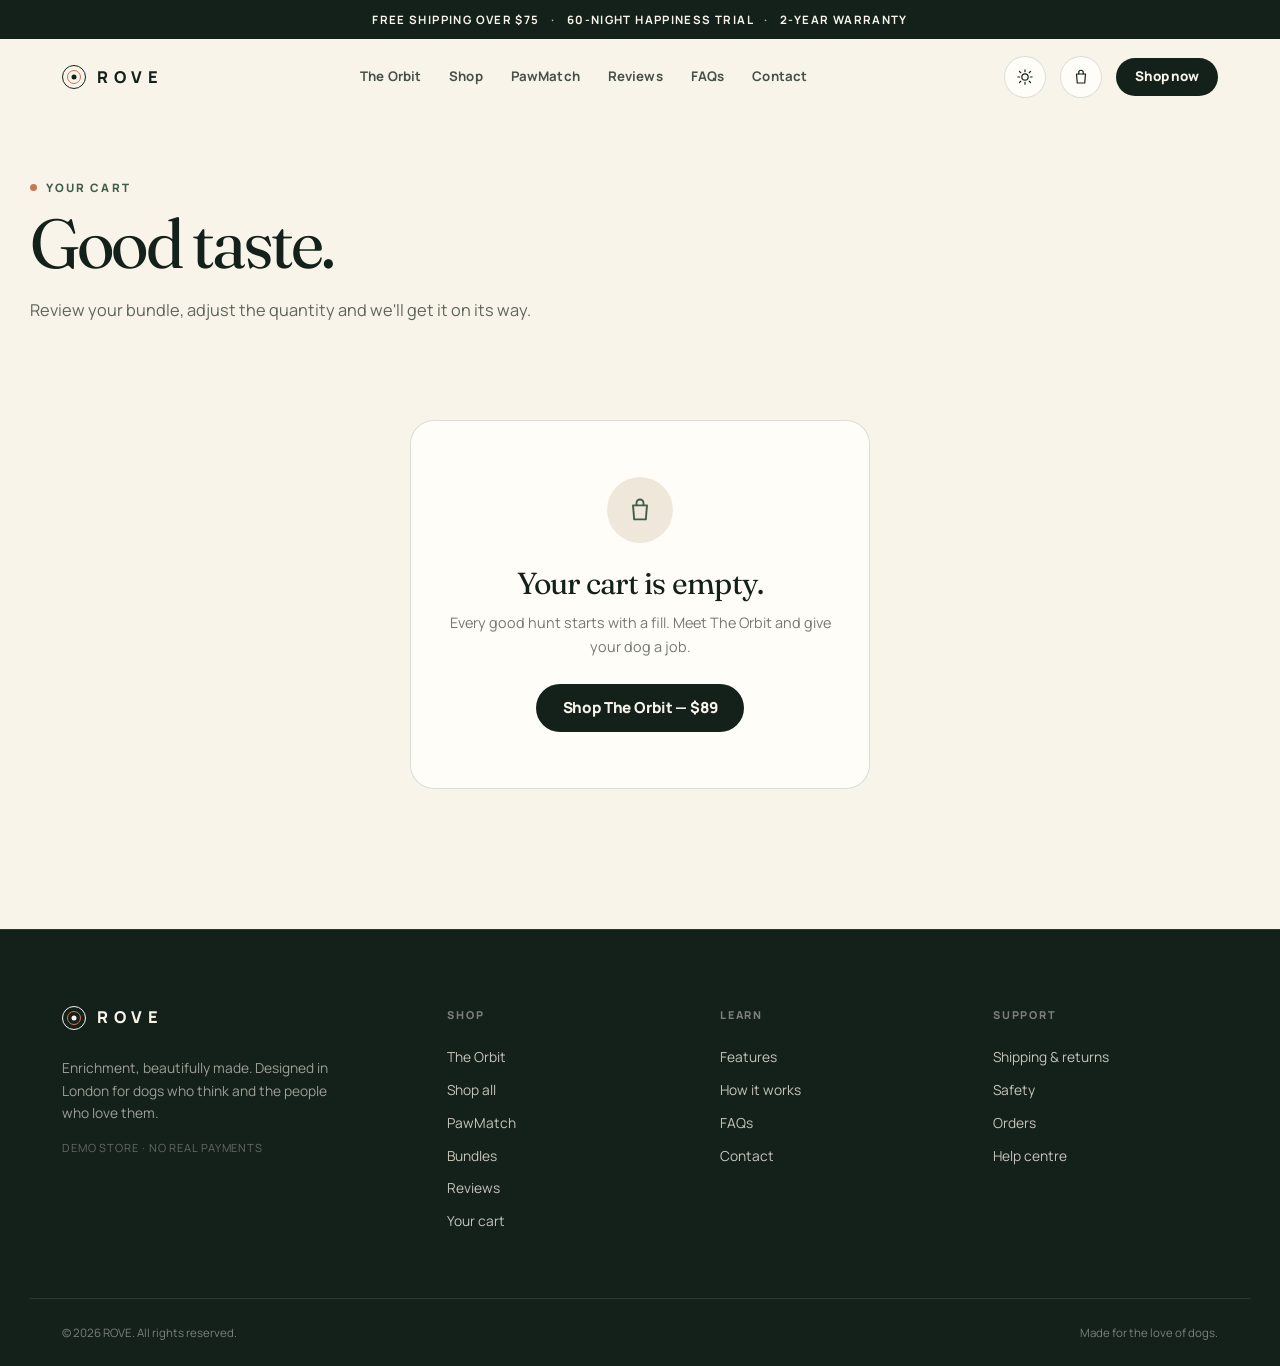
==== commit bf09b590: "Add PawMatch adoption page and site-wide dark mode" ====
--- a/cart.html
+++ b/cart.html
@@ -9,6 +9,7 @@
   <link rel="preconnect" href="https://fonts.googleapis.com">
   <link rel="preconnect" href="https://fonts.gstatic.com" crossorigin>
   <link href="https://fonts.googleapis.com/css2?family=Fraunces:ital,opsz,wght@0,9..144,300..700;1,9..144,300..700&family=Manrope:wght@400;500;600;700;800&display=swap" rel="stylesheet">
+  <script>try{var t=localStorage.getItem("rove_theme");if(t!=="dark"&&t!=="light"){t=window.matchMedia&&window.matchMedia("(prefers-color-scheme: dark)").matches?"dark":"light";}document.documentElement.setAttribute("data-theme",t);}catch(e){}</script>
   <link rel="stylesheet" href="/css/styles.css">
 </head>
 <body>
@@ -30,6 +31,10 @@
         <a href="/contact.html">Contact</a>
       </nav>
       <div class="header-actions">
+        <button class="theme-toggle" type="button" data-theme-toggle aria-label="Switch to dark mode">
+          <svg class="theme-icon theme-sun" viewBox="0 0 24 24" fill="none" aria-hidden="true"><circle cx="12" cy="12" r="4.2" stroke="currentColor" stroke-width="1.6"/><path d="M12 2.5v2.4M12 19.1v2.4M4.6 4.6l1.7 1.7M17.7 17.7l1.7 1.7M2.5 12h2.4M19.1 12h2.4M4.6 19.4l1.7-1.7M17.7 6.3l1.7-1.7" stroke="currentColor" stroke-width="1.6" stroke-linecap="round"/></svg>
+          <svg class="theme-icon theme-moon" viewBox="0 0 24 24" fill="none" aria-hidden="true"><path d="M20 14.5A8.5 8.5 0 0 1 9.5 4 8.5 8.5 0 1 0 20 14.5Z" stroke="currentColor" stroke-width="1.6" stroke-linejoin="round"/></svg>
+        </button>
         <a class="cart-link" href="/cart.html" aria-label="Shopping cart">
           <svg viewBox="0 0 24 24" fill="none" aria-hidden="true"><path d="M6 8h12l-1 12H7L6 8Z" stroke="currentColor" stroke-width="1.6" stroke-linejoin="round"/><path d="M9 8V6a3 3 0 0 1 6 0v2" stroke="currentColor" stroke-width="1.6" stroke-linecap="round"/></svg>
           <span class="cart-count" data-cart-count>0</span>
--- a/css/styles.css
+++ b/css/styles.css
@@ -3888,3 +3888,1241 @@
     width: 100%;
   }
 }
+
+/* ---------- Theme toggle ---------- */
+.theme-toggle {
+  display: grid;
+  place-items: center;
+  width: 42px;
+  height: 42px;
+  border: 1px solid var(--line);
+  border-radius: 50%;
+  background: var(--white);
+  color: var(--ink);
+  transition: border-color 0.2s, transform 0.2s;
+}
+
+.theme-toggle:hover {
+  border-color: var(--ink);
+  transform: translateY(-1px);
+}
+
+.theme-toggle svg {
+  width: 18px;
+  height: 18px;
+}
+
+.theme-icon {
+  grid-area: 1 / 1;
+  transition: opacity 0.2s, transform 0.3s var(--ease);
+}
+
+.theme-moon {
+  opacity: 0;
+  transform: rotate(-30deg) scale(0.6);
+}
+
+html[data-theme="dark"] .theme-sun {
+  opacity: 0;
+  transform: rotate(30deg) scale(0.6);
+}
+
+html[data-theme="dark"] .theme-moon {
+  opacity: 1;
+  transform: none;
+}
+
+/* ---------- PawMatch tabs ---------- */
+.pm-tabs {
+  display: flex;
+  flex-wrap: wrap;
+  gap: 8px;
+  margin-bottom: 34px;
+  padding-top: 8px;
+  border-bottom: 1px solid var(--line);
+}
+
+.pm-tab {
+  margin-bottom: -1px;
+  padding: 12px 16px;
+  border: 0;
+  border-bottom: 2px solid transparent;
+  border-radius: 999px 999px 0 0;
+  background: transparent;
+  font-size: 0.82rem;
+  font-weight: 800;
+  color: rgba(20, 33, 26, 0.55);
+  transition: color 0.2s, border-color 0.2s, background 0.2s;
+}
+
+.pm-tab:hover {
+  color: var(--ink);
+}
+
+.pm-tab.is-active {
+  border-bottom-color: var(--clay);
+  background: var(--cream-2);
+  color: var(--ink);
+}
+
+.pm-panel {
+  display: none;
+  padding-bottom: 20px;
+}
+
+.pm-panel.is-active {
+  display: block;
+  animation: fadeUp 0.5s var(--ease) both;
+}
+
+.pm-section-head {
+  display: flex;
+  align-items: flex-end;
+  justify-content: space-between;
+  gap: 24px;
+  margin: 48px 0 22px;
+}
+
+.pm-section-head h2 {
+  margin-top: 10px;
+  font-size: clamp(1.8rem, 3vw, 2.5rem);
+}
+
+.pm-section-head .lead {
+  max-width: 340px;
+  margin: 0;
+}
+
+/* ---------- Dog cards ---------- */
+.dog-grid {
+  display: grid;
+  grid-template-columns: repeat(2, 1fr);
+  gap: 16px;
+}
+
+.dog-result-grid {
+  display: grid;
+  grid-template-columns: repeat(3, 1fr);
+  gap: 14px;
+  margin-top: 22px;
+}
+
+.dog-card {
+  display: flex;
+  gap: 16px;
+  padding: 20px;
+  border: 1px solid var(--line);
+  border-radius: var(--radius);
+  background: var(--white);
+  transition: transform 0.3s var(--ease), box-shadow 0.3s var(--ease), border-color 0.3s var(--ease);
+}
+
+.dog-card:hover {
+  transform: translateY(-4px);
+  border-color: rgba(20, 33, 26, 0.28);
+  box-shadow: var(--shadow-md);
+}
+
+.dog-avatar {
+  flex: none;
+  display: grid;
+  place-items: center;
+  width: 54px;
+  height: 54px;
+  border-radius: 50%;
+  background: var(--dog, var(--moss));
+  color: #fffdf8;
+  font-family: var(--serif);
+  font-size: 1.5rem;
+}
+
+.dog-info {
+  flex: 1;
+  min-width: 0;
+}
+
+.dog-top {
+  display: flex;
+  align-items: center;
+  justify-content: space-between;
+  gap: 8px;
+}
+
+.dog-top h3 {
+  font-size: 1.2rem;
+}
+
+.dog-match {
+  flex: none;
+  padding: 4px 9px;
+  border-radius: 999px;
+  background: var(--cream-2);
+  color: var(--moss);
+  font-size: 0.64rem;
+  font-weight: 800;
+  letter-spacing: 0.06em;
+  text-transform: uppercase;
+}
+
+.dog-meta {
+  margin-top: 4px;
+  font-size: 0.74rem;
+  font-weight: 700;
+  color: rgba(20, 33, 26, 0.5);
+}
+
+.dog-blurb {
+  margin-top: 10px;
+  font-size: 0.86rem;
+  color: rgba(20, 33, 26, 0.68);
+}
+
+.dog-tags {
+  display: flex;
+  flex-wrap: wrap;
+  gap: 6px;
+  margin-top: 12px;
+}
+
+.dog-tag {
+  padding: 4px 9px;
+  border-radius: 999px;
+  background: var(--cream-2);
+  font-size: 0.64rem;
+  font-weight: 800;
+  color: var(--moss);
+}
+
+.dog-foot {
+  display: flex;
+  align-items: center;
+  justify-content: space-between;
+  gap: 10px;
+  margin-top: 16px;
+}
+
+.dog-days {
+  font-size: 0.72rem;
+  font-weight: 700;
+  color: rgba(20, 33, 26, 0.5);
+}
+
+.dog-card.is-best {
+  background: var(--ink);
+  border-color: var(--ink);
+  color: var(--cream);
+}
+
+.dog-card.is-best .dog-meta,
+.dog-card.is-best .dog-blurb,
+.dog-card.is-best .dog-days {
+  color: rgba(248, 244, 234, 0.7);
+}
+
+.dog-card.is-best .dog-tag {
+  background: rgba(248, 244, 234, 0.12);
+  color: var(--cream);
+}
+
+.dog-card.is-best .dog-match {
+  background: rgba(248, 244, 234, 0.14);
+  color: var(--sage);
+}
+
+.dog-card.is-best .btn-ghost {
+  color: var(--cream);
+  border-color: rgba(248, 244, 234, 0.4);
+}
+
+/* ---------- Adoption form ---------- */
+.adopt-card {
+  display: grid;
+  grid-template-columns: 0.85fr 1.15fr;
+  gap: 48px;
+  margin-top: 56px;
+  padding: 38px;
+  border: 1px solid var(--line);
+  border-radius: var(--radius);
+  background: var(--white);
+}
+
+.adopt-copy h2 {
+  margin: 10px 0 12px;
+}
+
+.adopt-copy p {
+  color: rgba(20, 33, 26, 0.68);
+}
+
+.adopt-form {
+  align-self: center;
+}
+
+.adopt-form .form-grid {
+  grid-template-columns: 1fr 1fr;
+}
+
+.adopt-form .btn {
+  margin-top: 18px;
+}
+
+.field-hint {
+  font-weight: 600;
+  color: rgba(20, 33, 26, 0.4);
+}
+
+.adopt-status {
+  min-height: 1.2em;
+  margin-top: 12px;
+  font-size: 0.82rem;
+  font-weight: 700;
+}
+
+.adopt-status.is-success {
+  color: var(--moss);
+}
+
+.adopt-status.is-error {
+  color: var(--danger);
+}
+
+/* ---------- Checklist ---------- */
+.check-card {
+  padding: 30px;
+  border: 1px solid var(--line);
+  border-radius: var(--radius);
+  background: var(--white);
+}
+
+.check-top {
+  display: flex;
+  align-items: center;
+  justify-content: space-between;
+  gap: 20px;
+  margin-bottom: 26px;
+}
+
+.check-count {
+  display: block;
+  margin-bottom: 10px;
+  font-size: 0.78rem;
+  font-weight: 800;
+  letter-spacing: 0.04em;
+  text-transform: uppercase;
+  color: var(--moss);
+}
+
+.check-top .ship-meter-bar {
+  width: min(320px, 60vw);
+}
+
+.check-weeks {
+  display: grid;
+  grid-template-columns: repeat(2, 1fr);
+  gap: 24px 40px;
+}
+
+.check-week h3 {
+  margin-bottom: 12px;
+  font-size: 1.05rem;
+}
+
+.check-item {
+  display: flex;
+  align-items: flex-start;
+  gap: 10px;
+  padding: 8px 0;
+  border-bottom: 1px solid var(--line);
+  font-size: 0.88rem;
+  cursor: pointer;
+}
+
+.check-item input {
+  flex: none;
+  width: 16px;
+  height: 16px;
+  margin-top: 4px;
+  accent-color: var(--moss);
+}
+
+.check-item input:checked + span {
+  color: rgba(20, 33, 26, 0.4);
+  text-decoration: line-through;
+}
+
+/* ---------- Shelter toolkit ---------- */
+.tool-grid {
+  display: grid;
+  grid-template-columns: 1.05fr 0.95fr;
+  gap: 18px;
+  align-items: start;
+}
+
+.tool-card {
+  padding: 28px;
+  border: 1px solid var(--line);
+  border-radius: var(--radius);
+  background: var(--white);
+}
+
+.tool-card h3 {
+  margin-bottom: 18px;
+  font-size: 1.3rem;
+}
+
+.tool-note {
+  margin-bottom: 18px;
+  font-size: 0.82rem;
+  color: rgba(20, 33, 26, 0.6);
+}
+
+.chip-group {
+  display: flex;
+  flex-wrap: wrap;
+  gap: 8px;
+  margin-top: 8px;
+}
+
+.chip-check {
+  position: relative;
+}
+
+.chip-check input {
+  position: absolute;
+  inset: 0;
+  opacity: 0;
+}
+
+.chip-check span {
+  display: inline-block;
+  padding: 8px 14px;
+  border: 1px solid var(--line);
+  border-radius: 999px;
+  background: var(--cream);
+  font-size: 0.78rem;
+  font-weight: 700;
+  cursor: pointer;
+  transition: background 0.2s, border-color 0.2s, color 0.2s;
+}
+
+.chip-check input:checked + span {
+  background: var(--ink);
+  border-color: var(--ink);
+  color: var(--cream);
+}
+
+.chip-check input:focus-visible + span {
+  outline: 2px solid var(--clay);
+  outline-offset: 2px;
+}
+
+.bio-output {
+  margin-top: 20px;
+  padding: 18px;
+  border-radius: 16px;
+  background: var(--cream);
+  font-size: 0.9rem;
+}
+
+.bio-output:empty {
+  display: none;
+}
+
+.tool-card .link-btn {
+  margin-top: 12px;
+}
+
+.bar-chart {
+  display: flex;
+  flex-direction: column;
+  gap: 10px;
+}
+
+.chart-summary {
+  margin-bottom: 6px;
+  font-size: 0.82rem;
+  color: rgba(20, 33, 26, 0.65);
+}
+
+.bar-row {
+  display: grid;
+  grid-template-columns: 70px 1fr 44px 74px;
+  align-items: center;
+  gap: 10px;
+  font-size: 0.76rem;
+}
+
+.bar-name {
+  overflow: hidden;
+  font-weight: 800;
+  white-space: nowrap;
+  text-overflow: ellipsis;
+}
+
+.bar-track {
+  height: 10px;
+  overflow: hidden;
+  border-radius: 999px;
+  background: var(--cream-2);
+}
+
+.bar-track span {
+  display: block;
+  height: 100%;
+  border-radius: 999px;
+}
+
+.bar-long {
+  background: var(--clay);
+}
+
+.bar-short {
+  background: var(--moss-2);
+}
+
+.bar-days {
+  font-weight: 700;
+  text-align: right;
+  color: rgba(20, 33, 26, 0.6);
+}
+
+.bar-tag {
+  font-size: 0.6rem;
+  font-weight: 800;
+  letter-spacing: 0.06em;
+  text-transform: uppercase;
+  color: var(--clay);
+  white-space: nowrap;
+}
+
+.bar-tag-empty {
+  visibility: hidden;
+}
+
+.chart-legend {
+  display: flex;
+  gap: 18px;
+  margin-top: 16px;
+  font-size: 0.72rem;
+  font-weight: 700;
+  color: rgba(20, 33, 26, 0.55);
+}
+
+.dot {
+  display: inline-block;
+  width: 9px;
+  height: 9px;
+  margin-right: 6px;
+  border-radius: 50%;
+}
+
+.dot-long {
+  background: var(--clay);
+}
+
+.dot-short {
+  background: var(--moss-2);
+}
+
+/* ---------- Mood reader ---------- */
+.mood-card {
+  display: grid;
+  grid-template-columns: 1fr 1fr;
+  gap: 36px;
+  padding: 30px;
+  border: 1px solid var(--line);
+  border-radius: var(--radius);
+  background: var(--white);
+}
+
+.mood-card .form-grid {
+  grid-template-columns: 1fr 1fr;
+}
+
+.mood-result {
+  display: none;
+}
+
+.mood-result.has-result {
+  display: block;
+  align-self: center;
+  padding: 24px;
+  border-radius: 18px;
+  background: var(--cream);
+}
+
+.mood-result h3 {
+  margin: 8px 0 10px;
+  font-family: var(--serif);
+  font-size: 1.6rem;
+}
+
+.mood-result p {
+  font-size: 0.9rem;
+  color: rgba(20, 33, 26, 0.7);
+}
+
+.mood-tip {
+  margin-top: 12px;
+  padding-top: 12px;
+  border-top: 1px solid var(--line);
+}
+
+.mood-tip strong {
+  color: var(--ink);
+}
+
+@media (max-width: 1080px) {
+  .dog-result-grid {
+    grid-template-columns: 1fr 1fr;
+  }
+}
+
+@media (max-width: 940px) {
+  .dog-grid {
+    grid-template-columns: 1fr;
+  }
+
+  .adopt-card,
+  .tool-grid,
+  .mood-card {
+    grid-template-columns: 1fr;
+    gap: 28px;
+  }
+
+  .check-weeks {
+    grid-template-columns: 1fr;
+  }
+}
+
+@media (max-width: 680px) {
+  .pm-tabs {
+    gap: 4px;
+  }
+
+  .pm-tab {
+    padding: 10px 12px;
+    font-size: 0.76rem;
+  }
+
+  .pm-section-head {
+    flex-direction: column;
+    align-items: flex-start;
+    gap: 8px;
+    margin-top: 36px;
+  }
+
+  .dog-result-grid {
+    grid-template-columns: 1fr;
+  }
+
+  .adopt-card,
+  .tool-card,
+  .check-card,
+  .mood-card {
+    padding: 22px;
+  }
+
+  .adopt-form .form-grid,
+  .mood-card .form-grid {
+    grid-template-columns: 1fr;
+  }
+
+  .bar-row {
+    grid-template-columns: 56px 1fr 38px;
+  }
+
+  .bar-tag {
+    display: none;
+  }
+}
+
+/* ---------- Dark mode ---------- */
+html[data-theme="dark"] {
+  --ink: #eef2ea;
+  --ink-2: #dbe4d8;
+  --moss: #b7c4ad;
+  --moss-2: #9fb596;
+  --sage: #8fa886;
+  --cream: #0f1712;
+  --cream-2: #16211a;
+  --bone: #2a382f;
+  --clay: #d68a63;
+  --clay-2: #c97750;
+  --gold: #d8b578;
+  --white: #131d16;
+  --line: rgba(238, 242, 234, 0.14);
+  --line-strong: rgba(238, 242, 234, 0.3);
+  --shadow-sm: 0 2px 10px rgba(0, 0, 0, 0.3);
+  --shadow-md: 0 24px 60px -28px rgba(0, 0, 0, 0.6);
+  --shadow-lg: 0 40px 100px -40px rgba(0, 0, 0, 0.7);
+}
+
+html[data-theme="dark"] .site-header {
+  background: rgba(15, 23, 18, 0.86);
+}
+
+html[data-theme="dark"] .announce {
+  background: #070c09;
+  color: #eef2ea;
+}
+
+html[data-theme="dark"] .main-nav a {
+  color: rgba(238, 242, 234, 0.72);
+}
+
+html[data-theme="dark"] .main-nav a:hover {
+  color: #eef2ea;
+}
+
+html[data-theme="dark"] .main-nav a::after {
+  background: #eef2ea;
+}
+
+html[data-theme="dark"] .cart-link,
+html[data-theme="dark"] .theme-toggle {
+  background: var(--white);
+  border-color: var(--line);
+  color: #eef2ea;
+}
+
+html[data-theme="dark"] .mobile-menu {
+  background: var(--cream);
+}
+
+html[data-theme="dark"] .site-footer {
+  background: #0a120d;
+  color: #eef2ea;
+  border-top-color: rgba(238, 242, 234, 0.08);
+}
+
+html[data-theme="dark"] .footer-col a,
+html[data-theme="dark"] .footer-brand p {
+  color: rgba(238, 242, 234, 0.72);
+}
+
+html[data-theme="dark"] .footer-col a:hover {
+  color: #eef2ea;
+}
+
+html[data-theme="dark"] .footer-col h4 {
+  color: #eef2ea;
+}
+
+html[data-theme="dark"] .footer-bottom {
+  color: rgba(238, 242, 234, 0.55);
+}
+
+html[data-theme="dark"] .brand-light .brand-mark {
+  border-color: #eef2ea;
+}
+
+html[data-theme="dark"] .brand-light .brand-mark::after {
+  background: #eef2ea;
+}
+
+html[data-theme="dark"] .cta-band {
+  background: #16211a;
+  color: #eef2ea;
+}
+
+html[data-theme="dark"] .cta-band h2,
+html[data-theme="dark"] .cta-band p {
+  color: #eef2ea;
+}
+
+html[data-theme="dark"] .cta-band .btn-ghost {
+  color: #eef2ea !important;
+  border-color: rgba(238, 242, 234, 0.4) !important;
+}
+
+html[data-theme="dark"] .page-hero p,
+html[data-theme="dark"] .quiz-help,
+html[data-theme="dark"] .quiz-option-note,
+html[data-theme="dark"] .dog-meta,
+html[data-theme="dark"] .dog-blurb,
+html[data-theme="dark"] .dog-days,
+html[data-theme="dark"] .tool-note,
+html[data-theme="dark"] .adopt-copy p,
+html[data-theme="dark"] .chart-summary,
+html[data-theme="dark"] .bar-days,
+html[data-theme="dark"] .chart-legend,
+html[data-theme="dark"] .mood-result p,
+html[data-theme="dark"] .option-label,
+html[data-theme="dark"] .option-label span,
+html[data-theme="dark"] .field label .opt,
+html[data-theme="dark"] .field-hint,
+html[data-theme="dark"] .link-btn {
+  color: rgba(238, 242, 234, 0.66);
+}
+
+html[data-theme="dark"] .input::placeholder {
+  color: rgba(238, 242, 234, 0.4);
+}
+
+html[data-theme="dark"] .quiz-option {
+  background: var(--cream-2);
+}
+
+html[data-theme="dark"] .quiz-option:hover {
+  background: var(--white);
+}
+
+html[data-theme="dark"] .dog-card.is-best {
+  background: #16211a;
+  border-color: #22352a;
+  color: #eef2ea;
+}
+
+html[data-theme="dark"] .dog-card.is-best .dog-meta,
+html[data-theme="dark"] .dog-card.is-best .dog-blurb,
+html[data-theme="dark"] .dog-card.is-best .dog-days {
+  color: rgba(238, 242, 234, 0.7);
+}
+
+html[data-theme="dark"] .dog-card.is-best .dog-tag {
+  background: rgba(238, 242, 234, 0.12);
+  color: #eef2ea;
+}
+
+html[data-theme="dark"] .dog-card.is-best .dog-match {
+  background: rgba(238, 242, 234, 0.14);
+  color: var(--sage);
+}
+
+html[data-theme="dark"] .dog-card.is-best .btn-ghost {
+  color: #eef2ea;
+  border-color: rgba(238, 242, 234, 0.4);
+}
+
+html[data-theme="dark"] .dog-match,
+html[data-theme="dark"] .dog-tag {
+  background: var(--cream-2);
+  color: var(--sage);
+}
+
+html[data-theme="dark"] .chip-check span {
+  background: var(--cream-2);
+}
+
+html[data-theme="dark"] .chip-check input:checked + span {
+  background: #eef2ea;
+  border-color: #eef2ea;
+  color: #0f1712;
+}
+
+html[data-theme="dark"] .check-item input:checked + span {
+  color: rgba(238, 242, 234, 0.42);
+}
+
+html[data-theme="dark"] .mood-tip strong {
+  color: #eef2ea;
+}
+
+html[data-theme="dark"] .theme-toggle:hover {
+  border-color: #eef2ea;
+}
+
+/* ---------- Dark mode: whole site ---------- */
+html[data-theme="dark"] {
+  color-scheme: dark;
+}
+
+html[data-theme="dark"] ::selection {
+  color: #fffdf8;
+}
+
+html[data-theme="dark"] .btn-clay,
+html[data-theme="dark"] .cart-count,
+html[data-theme="dark"] .price-badge {
+  color: #fffdf8;
+}
+
+html[data-theme="dark"] .btn-light {
+  background: #eef2ea;
+  color: #0f1712;
+}
+
+html[data-theme="dark"] .btn-light:hover {
+  background: #ffffff;
+}
+
+html[data-theme="dark"] .toast {
+  background: #16211a;
+  color: #eef2ea;
+}
+
+html[data-theme="dark"] .toast a {
+  color: var(--sage);
+}
+
+html[data-theme="dark"] .marquee {
+  background: #0a120d;
+  color: #eef2ea;
+}
+
+html[data-theme="dark"] .difficulty {
+  background: #0a120d;
+  color: #eef2ea;
+}
+
+html[data-theme="dark"] .difficulty h2 {
+  color: #eef2ea;
+}
+
+html[data-theme="dark"] .difficulty .lead {
+  color: rgba(238, 242, 234, 0.78);
+}
+
+html[data-theme="dark"] .level-tab {
+  border-color: rgba(238, 242, 234, 0.16);
+  color: #eef2ea;
+}
+
+html[data-theme="dark"] .level-tab:hover {
+  border-color: rgba(238, 242, 234, 0.4);
+}
+
+html[data-theme="dark"] .level-tab.is-active {
+  background: #eef2ea;
+  border-color: #eef2ea;
+  color: #0f1712;
+}
+
+html[data-theme="dark"] .level-tab.is-active .level-num {
+  border-color: var(--clay);
+  color: var(--clay-2);
+}
+
+html[data-theme="dark"] .level-stat strong {
+  color: #eef2ea;
+}
+
+html[data-theme="dark"] .level-stat span {
+  color: rgba(238, 242, 234, 0.62);
+}
+
+html[data-theme="dark"] .level-caption {
+  background: rgba(15, 23, 18, 0.9);
+  color: #eef2ea;
+}
+
+html[data-theme="dark"] .level-visual {
+  border-color: rgba(238, 242, 234, 0.14);
+}
+
+html[data-theme="dark"] .price-card.featured {
+  background: #16211a;
+  border-color: #22352a;
+  color: #eef2ea;
+}
+
+html[data-theme="dark"] .price-card.featured .price-kicker {
+  color: var(--sage);
+}
+
+html[data-theme="dark"] .price-card.featured .price-desc {
+  color: rgba(238, 242, 234, 0.7);
+}
+
+html[data-theme="dark"] .price-card.featured .price-list {
+  border-color: rgba(238, 242, 234, 0.16);
+}
+
+html[data-theme="dark"] .price-card.featured .price-list svg {
+  color: var(--sage);
+}
+
+html[data-theme="dark"] .shop-card.featured {
+  background: #16211a;
+  border-color: #22352a;
+  color: #eef2ea;
+}
+
+html[data-theme="dark"] .shop-card.featured .shop-media {
+  background: rgba(238, 242, 234, 0.06);
+  color: var(--sage);
+}
+
+html[data-theme="dark"] .shop-card.featured .shop-desc {
+  color: rgba(238, 242, 234, 0.7);
+}
+
+html[data-theme="dark"] .shop-card.featured .shop-price {
+  color: var(--sage);
+}
+
+html[data-theme="dark"] .shop-card.featured .shop-tag {
+  background: var(--clay);
+  color: #fffdf8;
+}
+
+/* ---------- Dark mode: muted text ---------- */
+html[data-theme="dark"] .muted {
+  color: rgba(238, 242, 234, 0.77);
+}
+
+html[data-theme="dark"] .main-nav a {
+  color: rgba(238, 242, 234, 0.85);
+}
+
+html[data-theme="dark"] .hero-sub {
+  color: rgba(238, 242, 234, 0.84);
+}
+
+html[data-theme="dark"] .hero-stat {
+  color: rgba(238, 242, 234, 0.82);
+}
+
+html[data-theme="dark"] .problem-item p {
+  color: rgba(238, 242, 234, 0.8);
+}
+
+html[data-theme="dark"] .feature-card p {
+  color: rgba(238, 242, 234, 0.8);
+}
+
+html[data-theme="dark"] .step p {
+  color: rgba(238, 242, 234, 0.8);
+}
+
+html[data-theme="dark"] .rating-meta {
+  color: rgba(238, 242, 234, 0.72);
+}
+
+html[data-theme="dark"] .review-dog {
+  color: rgba(238, 242, 234, 0.7);
+}
+
+html[data-theme="dark"] .price-desc {
+  color: rgba(238, 242, 234, 0.78);
+}
+
+html[data-theme="dark"] .guarantee span {
+  color: rgba(238, 242, 234, 0.72);
+}
+
+html[data-theme="dark"] .acc-inner {
+  color: rgba(238, 242, 234, 0.82);
+}
+
+html[data-theme="dark"] .page-hero p {
+  color: rgba(238, 242, 234, 0.8);
+}
+
+html[data-theme="dark"] .breadcrumb {
+  color: rgba(238, 242, 234, 0.62);
+}
+
+html[data-theme="dark"] .gallery-note {
+  color: rgba(238, 242, 234, 0.62);
+}
+
+html[data-theme="dark"] .rating-line {
+  color: rgba(238, 242, 234, 0.72);
+}
+
+html[data-theme="dark"] .product-price-note {
+  color: rgba(238, 242, 234, 0.62);
+}
+
+html[data-theme="dark"] .product-desc {
+  color: rgba(238, 242, 234, 0.82);
+}
+
+html[data-theme="dark"] .option-label {
+  color: rgba(238, 242, 234, 0.67);
+}
+
+html[data-theme="dark"] .option-label span {
+  color: rgba(238, 242, 234, 0.57);
+}
+
+html[data-theme="dark"] .option-sub {
+  color: rgba(238, 242, 234, 0.67);
+}
+
+html[data-theme="dark"] .product-perk {
+  color: rgba(238, 242, 234, 0.77);
+}
+
+html[data-theme="dark"] .spec span {
+  color: rgba(238, 242, 234, 0.57);
+}
+
+html[data-theme="dark"] .cart-item-sub {
+  color: rgba(238, 242, 234, 0.67);
+}
+
+html[data-theme="dark"] .link-btn {
+  color: rgba(238, 242, 234, 0.62);
+}
+
+html[data-theme="dark"] .summary-row {
+  color: rgba(238, 242, 234, 0.82);
+}
+
+html[data-theme="dark"] .secure-note {
+  color: rgba(238, 242, 234, 0.57);
+}
+
+html[data-theme="dark"] .ship-meter p {
+  color: rgba(238, 242, 234, 0.67);
+}
+
+html[data-theme="dark"] .empty-state p {
+  color: rgba(238, 242, 234, 0.72);
+}
+
+html[data-theme="dark"] .checkout-steps {
+  color: rgba(238, 242, 234, 0.47);
+}
+
+html[data-theme="dark"] .field label .opt {
+  color: rgba(238, 242, 234, 0.52);
+}
+
+html[data-theme="dark"] .input::placeholder {
+  color: rgba(238, 242, 234, 0.46);
+}
+
+html[data-theme="dark"] .test-card-row {
+  color: rgba(238, 242, 234, 0.72);
+}
+
+html[data-theme="dark"] .mini-item-sub {
+  color: rgba(238, 242, 234, 0.62);
+}
+
+html[data-theme="dark"] .demo-note {
+  color: rgba(238, 242, 234, 0.72);
+}
+
+html[data-theme="dark"] .confirm-hero p {
+  color: rgba(238, 242, 234, 0.77);
+}
+
+html[data-theme="dark"] .order-number span {
+  color: rgba(238, 242, 234, 0.57);
+}
+
+html[data-theme="dark"] .detail-row span {
+  color: rgba(238, 242, 234, 0.54);
+}
+
+html[data-theme="dark"] .detail-row p {
+  color: rgba(238, 242, 234, 0.82);
+}
+
+html[data-theme="dark"] .next-step p {
+  color: rgba(238, 242, 234, 0.72);
+}
+
+html[data-theme="dark"] .contact-card span {
+  color: rgba(238, 242, 234, 0.54);
+}
+
+html[data-theme="dark"] .contact-card p {
+  color: rgba(238, 242, 234, 0.72);
+}
+
+html[data-theme="dark"] .contact-form > p {
+  color: rgba(238, 242, 234, 0.72);
+}
+
+html[data-theme="dark"] .success-panel p {
+  color: rgba(238, 242, 234, 0.74);
+}
+
+html[data-theme="dark"] .not-found p {
+  color: rgba(238, 242, 234, 0.74);
+}
+
+html[data-theme="dark"] .shop-count {
+  color: rgba(238, 242, 234, 0.62);
+}
+
+html[data-theme="dark"] .shop-desc {
+  color: rgba(238, 242, 234, 0.8);
+}
+
+html[data-theme="dark"] .pm-meta {
+  color: rgba(238, 242, 234, 0.67);
+}
+
+html[data-theme="dark"] .pm-quiz-head p {
+  color: rgba(238, 242, 234, 0.8);
+}
+
+html[data-theme="dark"] .quiz-help {
+  color: rgba(238, 242, 234, 0.74);
+}
+
+html[data-theme="dark"] .quiz-option-note {
+  color: rgba(238, 242, 234, 0.67);
+}
+
+html[data-theme="dark"] .quiz-result p {
+  color: rgba(238, 242, 234, 0.77);
+}
+
+html[data-theme="dark"] .quiz-pm-callout p {
+  color: rgba(238, 242, 234, 0.77);
+}
+
+html[data-theme="dark"] .pm-price-note {
+  color: rgba(238, 242, 234, 0.62);
+}
+
+html[data-theme="dark"] .pm-product-copy > p {
+  color: rgba(238, 242, 234, 0.8);
+}
+
+html[data-theme="dark"] .pm-tab {
+  color: rgba(238, 242, 234, 0.67);
+}
+
+html[data-theme="dark"] .dog-meta {
+  color: rgba(238, 242, 234, 0.62);
+}
+
+html[data-theme="dark"] .dog-blurb {
+  color: rgba(238, 242, 234, 0.8);
+}
+
+html[data-theme="dark"] .dog-days {
+  color: rgba(238, 242, 234, 0.62);
+}
+
+html[data-theme="dark"] .adopt-copy p {
+  color: rgba(238, 242, 234, 0.8);
+}
+
+html[data-theme="dark"] .field-hint {
+  color: rgba(238, 242, 234, 0.52);
+}
+
+html[data-theme="dark"] .check-item input:checked + span {
+  color: rgba(238, 242, 234, 0.52);
+}
+
+html[data-theme="dark"] .tool-note {
+  color: rgba(238, 242, 234, 0.72);
+}
+
+html[data-theme="dark"] .chart-summary {
+  color: rgba(238, 242, 234, 0.77);
+}
+
+html[data-theme="dark"] .bar-days {
+  color: rgba(238, 242, 234, 0.72);
+}
+
+html[data-theme="dark"] .chart-legend {
+  color: rgba(238, 242, 234, 0.67);
+}
+
+html[data-theme="dark"] .mood-result p {
+  color: rgba(238, 242, 234, 0.82);
+}
+
